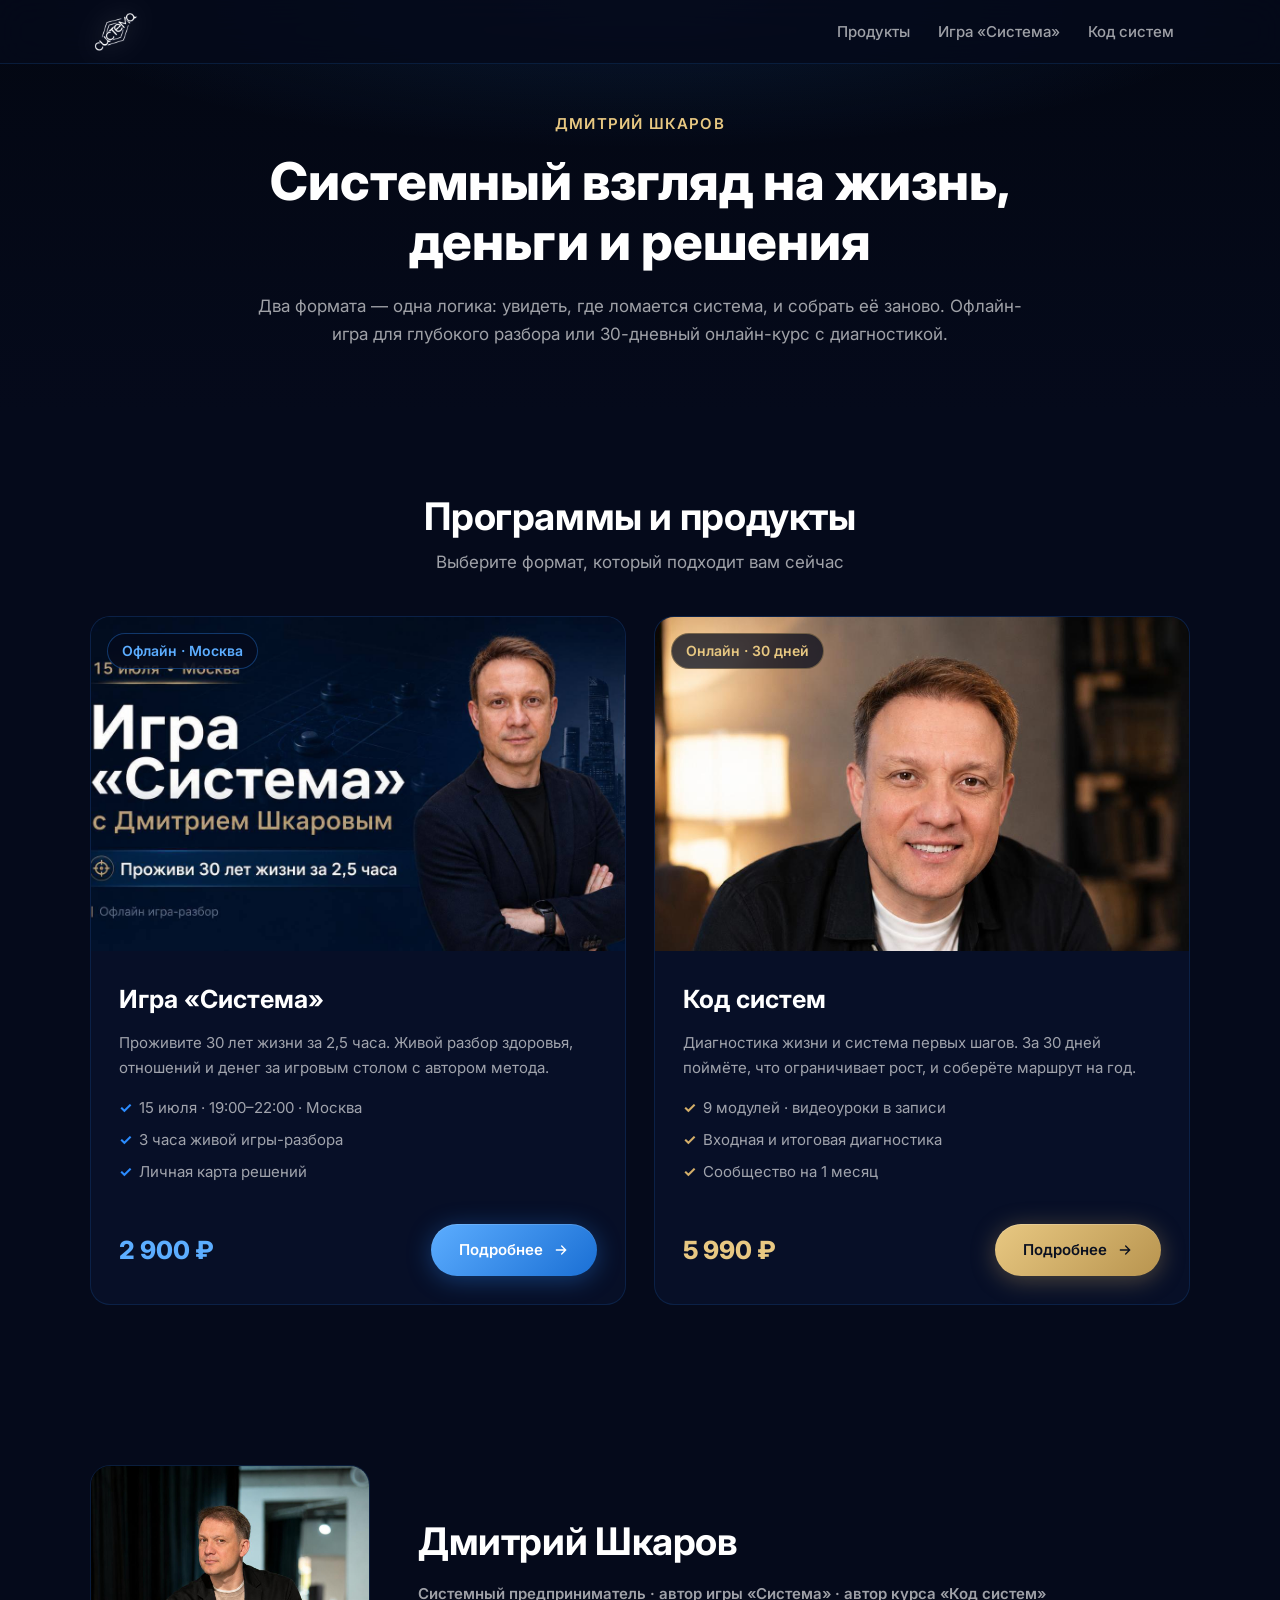
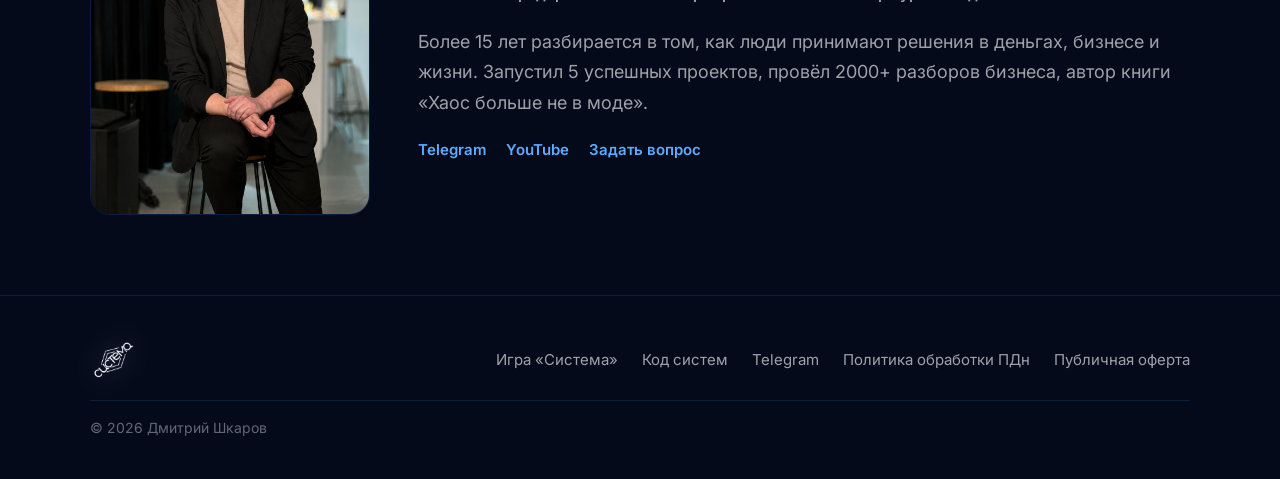
==== index.html @ 4cc6defc "Preview: dual-product site with game and Kod Sistem course. Co-authored-by: Cursor <cursoragent@curs" ====
<!DOCTYPE html>
<html lang="ru">
<head>
  <meta charset="UTF-8">
  <meta name="viewport" content="width=device-width, initial-scale=1.0, viewport-fit=cover">
  <title>Дмитрий Шкаров — Игра «Система» и курс «Код систем»</title>
  <meta name="description" content="Системные продукты Дмитрия Шкарова: офлайн-игра «Система» и онлайн-курс «Код систем». Деньги, отношения, здоровье — как единая система.">
  <link rel="preconnect" href="https://fonts.googleapis.com">
  <link rel="preconnect" href="https://fonts.gstatic.com" crossorigin>
  <link href="https://fonts.googleapis.com/css2?family=Inter:wght@400;500;600;700;800&display=swap" rel="stylesheet">
  <link rel="stylesheet" href="styles.css">
  <link rel="icon" href="assets/logo.png" type="image/png">
</head>
<body data-page="hub">

  <header class="header header--scrolled" id="header">
    <div class="container header__inner">
      <a href="index.html" class="logo">
        <img src="assets/logo.png" alt="Система" class="logo__img">
      </a>
      <nav class="header__nav">
        <a href="index.html" class="header__nav-link--active">Продукты</a>
        <a href="game.html">Игра «Система»</a>
        <a href="kod-sistem.html">Код систем</a>
      </nav>
      <button class="burger" aria-label="Меню" id="burger"><span></span><span></span></button>
    </div>
    <nav class="mobile-menu" id="mobileMenu">
      <a href="game.html">Игра «Система»</a>
      <a href="kod-sistem.html">Код систем</a>
      <a href="https://t.me/Shkarovbis" target="_blank" rel="noopener">Задать вопрос</a>
    </nav>
  </header>

  <main>
    <section class="hub-hero">
      <div class="hub-hero__bg"></div>
      <div class="container hub-hero__inner reveal">
        <p class="hub-hero__eyebrow">Дмитрий Шкаров</p>
        <h1 class="hub-hero__title">Системный взгляд на жизнь,<br>деньги и решения</h1>
        <p class="hub-hero__subtitle">Два формата — одна логика: увидеть, где ломается система, и собрать её заново. Офлайн-игра для глубокого разбора или 30-дневный онлайн-курс с диагностикой.</p>
      </div>
    </section>

    <section class="section products-hub" id="products">
      <div class="container">
        <h2 class="section__title section__title--center reveal">Программы и продукты</h2>
        <p class="section__lead reveal">Выберите формат, который подходит вам сейчас</p>

        <div class="products-grid reveal">
          <article class="product-card product-card--game">
            <div class="product-card__visual">
              <img src="assets/game-hero-banner.jpg" alt="Игра «Система» с Дмитрием Шкаровым" loading="lazy">
              <span class="product-card__badge">Офлайн · Москва</span>
            </div>
            <div class="product-card__body">
              <h3 class="product-card__title">Игра «Система»</h3>
              <p class="product-card__desc">Проживите 30 лет жизни за 2,5 часа. Живой разбор здоровья, отношений и денег за игровым столом с автором метода.</p>
              <ul class="product-card__features">
                <li>15 июля · 19:00–22:00 · Москва</li>
                <li>3 часа живой игры-разбора</li>
                <li>Личная карта решений</li>
              </ul>
              <div class="product-card__footer">
                <span class="product-card__price">2 900 ₽</span>
                <a class="btn btn--primary" href="game.html">
                  Подробнее
                  <svg width="16" height="16" viewBox="0 0 24 24" fill="none"><path d="M5 12h14M13 6l6 6-6 6" stroke="currentColor" stroke-width="2" stroke-linecap="round"/></svg>
                </a>
              </div>
            </div>
          </article>

          <article class="product-card product-card--course">
            <div class="product-card__visual">
              <img src="assets/kod-hero.jpg" alt="Курс «Код систем» — Дмитрий Шкаров" loading="lazy">
              <span class="product-card__badge product-card__badge--gold">Онлайн · 30 дней</span>
            </div>
            <div class="product-card__body">
              <h3 class="product-card__title">Код систем</h3>
              <p class="product-card__desc">Диагностика жизни и система первых шагов. За 30 дней поймёте, что ограничивает рост, и соберёте маршрут на год.</p>
              <ul class="product-card__features">
                <li>9 модулей · видеоуроки в записи</li>
                <li>Входная и итоговая диагностика</li>
                <li>Сообщество на 1 месяц</li>
              </ul>
              <div class="product-card__footer">
                <span class="product-card__price">5 990 ₽</span>
                <a class="btn btn--primary btn--gold" href="kod-sistem.html">
                  Подробнее
                  <svg width="16" height="16" viewBox="0 0 24 24" fill="none"><path d="M5 12h14M13 6l6 6-6 6" stroke="currentColor" stroke-width="2" stroke-linecap="round"/></svg>
                </a>
              </div>
            </div>
          </article>
        </div>
      </div>
    </section>

    <section class="section hub-author">
      <div class="container hub-author__grid reveal">
        <div class="hub-author__photo">
          <img src="assets/kod-author.jpg" alt="Дмитрий Шкаров" loading="lazy">
        </div>
        <div class="hub-author__content">
          <h2 class="section__title">Дмитрий Шкаров</h2>
          <p class="hub-author__role">Системный предприниматель · автор игры «Система» · автор курса «Код систем»</p>
          <p>Более 15 лет разбирается в том, как люди принимают решения в деньгах, бизнесе и жизни. Запустил 5 успешных проектов, провёл 2000+ разборов бизнеса, автор книги «Хаос больше не в моде».</p>
          <div class="hub-author__links">
            <a href="https://t.me/shkarovbiz" target="_blank" rel="noopener">Telegram</a>
            <a href="https://www.youtube.com/@ДмитрийШкаров-007" target="_blank" rel="noopener">YouTube</a>
            <a href="https://t.me/Shkarovbis" target="_blank" rel="noopener">Задать вопрос</a>
          </div>
        </div>
      </div>
    </section>
  </main>

  <footer class="footer">
    <div class="container footer__inner">
      <div class="footer__brand">
        <img src="assets/logo.png" alt="Система" class="logo__img logo__img--footer">
      </div>
      <div class="footer__links">
        <a href="game.html">Игра «Система»</a>
        <a href="kod-sistem.html">Код систем</a>
        <a href="https://t.me/shkarovbiz" target="_blank" rel="noopener">Telegram</a>
        <a href="privacy.html">Политика обработки ПДн</a>
        <a href="legal/offer.html">Публичная оферта</a>
      </div>
      <p class="footer__copy">© 2026 Дмитрий Шкаров</p>
    </div>
  </footer>

  <script src="hub.js"></script>
</body>
</html>
---- styles.css ----
/* ============================================
   Игра «Система» — Brandbook Theme
   Navy + Neon Blue · Glass Cards
   ============================================ */

:root {
  --bg: #050a1b;
  --bg-deep: #030712;
  --bg-card: rgba(10, 20, 50, 0.55);
  --bg-card-hover: rgba(14, 28, 65, 0.7);
  --blue: #2b8cff;
  --blue-light: #5cadff;
  --blue-dark: #1a6fd4;
  --blue-glow: rgba(43, 140, 255, 0.45);
  --gold: #d4af6a;
  --gold-light: #e8c882;
  --gold-dark: #b8944f;
  --gold-glow: rgba(212, 175, 106, 0.35);
  --border: rgba(43, 140, 255, 0.35);
  --border-light: rgba(43, 140, 255, 0.15);
  --text: #ffffff;
  --text-muted: rgba(255, 255, 255, 0.62);
  --text-dim: rgba(255, 255, 255, 0.38);
  --font: 'Inter', system-ui, sans-serif;
  --radius: 14px;
  --radius-lg: 20px;
  --radius-pill: 50px;
  --shadow-glow: 0 0 30px rgba(43, 140, 255, 0.2);
  --transition: 0.3s cubic-bezier(0.4, 0, 0.2, 1);
  --header-h: 64px;
  --fs-body: 18px;
  --fs-label: 12px;
  --fs-xs: 14px;
  --fs-sm: 15px;
  --fs-md: 17px;
  --fs-lg: 19px;
  --fs-xl: 25px;
  --fs-2xl: 32px;
  --fs-3xl: 36px;
  --fs-hero: clamp(40px, 5.5vw, 62px);
  --fs-section: clamp(27px, 3vw, 38px);
  --fs-cta: clamp(22px, 2.5vw, 29px);
  --fs-price: 54px;
  --fs-price-currency: 27px;
  --fs-modal-price: 29px;
  --fs-legal: clamp(30px, 4vw, 42px);
}

*, *::before, *::after { box-sizing: border-box; margin: 0; padding: 0; }

html { scroll-behavior: smooth; -webkit-font-smoothing: antialiased; }

body {
  font-family: var(--font);
  font-size: var(--fs-body);
  line-height: 1.6;
  color: var(--text);
  background: var(--bg);
  overflow-x: hidden;
}

img { max-width: 100%; display: block; }
a { color: inherit; text-decoration: none; }
button { font-family: inherit; cursor: pointer; border: none; background: none; }
ul { list-style: none; }

.container {
  width: 100%;
  max-width: 1140px;
  margin: 0 auto;
  padding: 0 20px;
}

.text-glow {
  color: var(--blue-light);
  text-shadow: 0 0 20px var(--blue-glow);
}

.text-gold {
  color: var(--gold-light);
  text-shadow: 0 0 20px var(--gold-glow);
}

/* ---- Buttons ---- */
.btn {
  display: inline-flex;
  align-items: center;
  justify-content: center;
  gap: 10px;
  padding: 14px 28px;
  font-size: var(--fs-sm);
  font-weight: 600;
  border-radius: var(--radius-pill);
  transition: var(--transition);
  white-space: nowrap;
}

.btn--primary {
  background: linear-gradient(135deg, var(--blue-light) 0%, var(--blue-dark) 100%);
  color: #fff;
  box-shadow: 0 4px 24px rgba(43, 140, 255, 0.35), inset 0 1px 0 rgba(255,255,255,0.15);
}

.btn--primary:hover {
  box-shadow: 0 8px 36px rgba(43, 140, 255, 0.5);
  transform: translateY(-2px);
}

.btn--lg { padding: 16px 36px; font-size: var(--fs-md); }
.btn--full { width: 100%; }

.btn--outline {
  background: transparent;
  color: var(--blue-light);
  border: 1.5px solid rgba(43, 140, 255, 0.45);
  box-shadow: none;
}

.btn--outline:hover {
  background: rgba(43, 140, 255, 0.08);
  border-color: var(--blue-light);
  transform: translateY(-1px);
}

.btn--gold {
  background: linear-gradient(135deg, var(--gold-light) 0%, var(--gold-dark) 100%);
  color: #0a1020;
  box-shadow: 0 4px 24px var(--gold-glow), inset 0 1px 0 rgba(255,255,255,0.2);
}

.btn--gold:hover {
  box-shadow: 0 8px 36px rgba(212, 175, 106, 0.5);
  transform: translateY(-2px);
}

.btn--outline.btn--gold {
  background: transparent;
  color: var(--gold-light);
  border-color: rgba(212, 175, 106, 0.5);
  box-shadow: none;
}

.btn--outline.btn--gold:hover {
  background: rgba(212, 175, 106, 0.08);
  border-color: var(--gold-light);
}

/* ---- Logo ---- */
.logo {
  display: flex;
  align-items: center;
  flex-shrink: 0;
}

.logo__img {
  height: 52px;
  width: auto;
  display: block;
  object-fit: contain;
  mix-blend-mode: screen;
  filter: drop-shadow(0 0 12px rgba(255, 255, 255, 0.12));
  transition: filter var(--transition);
}

.logo:hover .logo__img {
  filter: drop-shadow(0 0 18px rgba(255, 255, 255, 0.22));
}

.logo__img--footer {
  height: 48px;
}

.logo__img--cta {
  height: clamp(100px, 16vw, 160px);
  filter: drop-shadow(0 0 24px rgba(255, 255, 255, 0.15));
}

/* ---- Header ---- */
.header {
  position: fixed;
  top: 0; left: 0; right: 0;
  z-index: 100;
  height: var(--header-h);
  background: rgba(5, 10, 27, 0.85);
  backdrop-filter: blur(16px);
  border-bottom: 1px solid var(--border-light);
}

.header__inner {
  display: flex;
  align-items: center;
  justify-content: space-between;
  height: 100%;
}

.header__date {
  display: flex;
  align-items: center;
  gap: 8px;
  padding: 8px 16px;
  border: 1px solid var(--border);
  border-radius: var(--radius-pill);
  font-size: var(--fs-sm);
  font-weight: 500;
  color: var(--text-muted);
  box-shadow: var(--shadow-glow);
}

.burger {
  display: none;
  flex-direction: column;
  gap: 6px;
  width: 28px;
  padding: 4px 0;
}

.burger span {
  display: block;
  height: 2px;
  background: var(--text);
  transition: var(--transition);
}

.burger.active span:first-child { transform: rotate(45deg) translate(3px, 3px); }
.burger.active span:last-child { transform: rotate(-45deg) translate(3px, -3px); }

.mobile-menu {
  display: none;
  position: fixed;
  top: var(--header-h);
  left: 0; right: 0;
  background: rgba(5, 10, 27, 0.97);
  border-bottom: 1px solid var(--border-light);
  padding: 20px;
  flex-direction: column;
  gap: 16px;
  z-index: 99;
}

.mobile-menu.open { display: flex; }
.mobile-menu a { font-size: var(--fs-md); color: var(--text-muted); padding: 6px 0; }

/* ---- Hero ---- */
.hero {
  position: relative;
  min-height: 72vh;
  display: flex;
  align-items: flex-start;
  padding: calc(var(--header-h) + 28px) 0 48px;
  overflow: hidden;
}

.hero__bg {
  position: absolute;
  inset: 0;
  pointer-events: none;
}

.hero__board {
  position: absolute;
  inset: 0;
  background:
    radial-gradient(ellipse 70% 50% at 50% 80%, rgba(43, 140, 255, 0.18) 0%, transparent 70%),
    radial-gradient(ellipse 50% 40% at 70% 60%, rgba(43, 140, 255, 0.1) 0%, transparent 60%),
    linear-gradient(180deg, var(--bg) 0%, var(--bg-deep) 100%);
}

.hero__board::after {
  content: '';
  position: absolute;
  bottom: 10%;
  left: 50%;
  transform: translateX(-50%);
  width: 500px;
  height: 500px;
  border-radius: 50%;
  border: 1px solid var(--border);
  box-shadow: 0 0 60px var(--blue-glow), inset 0 0 40px rgba(43, 140, 255, 0.05);
  opacity: 0.6;
}

.hero__overlay {
  position: absolute;
  inset: 0;
  background: linear-gradient(0deg, var(--bg) 0%, transparent 40%, rgba(5,10,27,0.7) 100%);
}

.hero__glow {
  position: absolute;
  top: 20%;
  right: -10%;
  width: 500px;
  height: 500px;
  border-radius: 50%;
  background: radial-gradient(circle, rgba(43, 140, 255, 0.12) 0%, transparent 70%);
  filter: blur(60px);
}

.hero__inner { position: relative; width: 100%; }

.hero__content { max-width: 640px; }

.hero__title {
  font-size: var(--fs-hero);
  font-weight: 800;
  line-height: 1.1;
  letter-spacing: -0.02em;
  margin-bottom: 20px;
}

.hero__subtitle {
  font-size: var(--fs-lg);
  line-height: 1.7;
  color: var(--text-muted);
  margin-bottom: 32px;
  max-width: 520px;
}

.hero__subtitle strong { color: var(--blue-light); font-weight: 600; }

.hero__meta {
  display: flex;
  flex-wrap: wrap;
  gap: 10px;
  margin-bottom: 32px;
}

.hero__meta-item {
  padding: 8px 14px;
  border: 1px solid var(--border);
  border-radius: var(--radius-pill);
  font-size: var(--fs-sm);
  font-weight: 500;
  color: var(--text-muted);
  background: var(--bg-card);
  box-shadow: var(--shadow-glow);
  white-space: normal;
  line-height: 1.45;
}

/* ---- Stats Bar ---- */
.stats-bar {
  position: relative;
  z-index: 2;
  margin-top: -30px;
  padding-bottom: 20px;
}

.stats-bar__grid {
  display: flex;
  flex-direction: column;
  gap: 14px;
}

.stats-bar__metrics {
  display: grid;
  grid-template-columns: repeat(3, 1fr);
  gap: 14px;
}

.stats-bar__item {
  display: flex;
  align-items: center;
  gap: 16px;
  padding: 22px 24px;
  min-height: 96px;
  background: var(--bg-card);
  border: 1px solid var(--border);
  border-radius: var(--radius);
  backdrop-filter: blur(12px);
  box-shadow: var(--shadow-glow);
  transition: var(--transition);
}

.stats-bar__highlight {
  display: flex;
  align-items: center;
  justify-content: center;
  gap: 16px;
  padding: 18px 28px;
  background: linear-gradient(135deg, rgba(43, 140, 255, 0.12) 0%, rgba(10, 20, 50, 0.55) 100%);
  border: 1px solid var(--border);
  border-radius: var(--radius);
  backdrop-filter: blur(12px);
  box-shadow: var(--shadow-glow);
  text-align: center;
}

.stats-bar__highlight-text {
  margin: 0;
  max-width: 720px;
  font-size: var(--fs-md);
  font-weight: 600;
  line-height: 1.5;
  color: var(--text-muted);
}

.stats-bar__content {
  min-width: 0;
}

.stats-bar__item:hover {
  border-color: var(--blue);
  background: var(--bg-card-hover);
}

.stats-bar__icon {
  width: 44px;
  height: 44px;
  display: flex;
  align-items: center;
  justify-content: center;
  border-radius: 10px;
  background: rgba(43, 140, 255, 0.1);
  color: var(--blue-light);
  flex-shrink: 0;
}

.stats-bar__num {
  display: block;
  font-size: var(--fs-xl);
  font-weight: 700;
  color: var(--text);
  line-height: 1.2;
}

.stats-bar__label {
  display: block;
  font-size: var(--fs-sm);
  line-height: 1.4;
  color: var(--text-muted);
}

/* ---- Sections ---- */
.section { padding: 80px 0; }

.section__title {
  font-size: var(--fs-section);
  font-weight: 700;
  line-height: 1.25;
  letter-spacing: -0.01em;
  margin-bottom: 16px;
}

.section__title--center { text-align: center; }

.section__desc {
  font-size: var(--fs-body);
  color: var(--text-muted);
  line-height: 1.7;
  max-width: 600px;
}

.section__desc--center { text-align: center; margin: 0 auto; }

.section__header { margin-bottom: 48px; }

.section__label {
  display: inline-block;
  font-size: var(--fs-label);
  font-weight: 600;
  letter-spacing: 0.15em;
  text-transform: uppercase;
  color: var(--blue-light);
  margin-bottom: 12px;
}

.section__desc strong { color: var(--blue-light); }

/* ---- About ---- */
.about__grid {
  display: grid;
  grid-template-columns: 1fr 1fr;
  gap: 48px;
  align-items: center;
}

.about__text p {
  font-size: var(--fs-md);
  color: var(--text-muted);
  line-height: 1.75;
  margin-bottom: 16px;
}

.about__text .btn { margin-top: 8px; }

.about-video {
  position: relative;
  aspect-ratio: 16 / 9;
  background: var(--bg-card);
  border: 1px solid var(--border);
  border-radius: var(--radius-lg);
  overflow: hidden;
  box-shadow: var(--shadow-glow);
  cursor: pointer;
}

.about-video iframe {
  position: absolute;
  inset: 0;
  width: 100%;
  height: 100%;
  border: 0;
  pointer-events: none;
}

.about-video.is-unmuted {
  cursor: default;
}

.about-video.is-unmuted iframe {
  pointer-events: auto;
}

/* ---- Levels ---- */
.levels { background: linear-gradient(180deg, transparent, rgba(10,20,50,0.3), transparent); }

.levels__grid {
  display: grid;
  grid-template-columns: repeat(4, 1fr);
  gap: 16px;
}

.level-card {
  position: relative;
  padding: 28px 20px;
  background: var(--bg-card);
  border: 1px solid var(--border);
  border-radius: var(--radius);
  backdrop-filter: blur(8px);
  transition: var(--transition);
  text-align: center;
}

.level-card:hover {
  border-color: var(--blue);
  box-shadow: var(--shadow-glow);
  transform: translateY(-3px);
}

.level-card__num {
  position: absolute;
  top: 12px; left: 14px;
  font-size: var(--fs-label);
  font-weight: 700;
  color: var(--blue);
  opacity: 0.7;
}

.level-card__icon {
  width: 52px; height: 52px;
  margin: 8px auto 16px;
  display: flex;
  align-items: center;
  justify-content: center;
  border-radius: 12px;
  background: rgba(43, 140, 255, 0.1);
  color: var(--blue-light);
  box-shadow: 0 0 16px rgba(43, 140, 255, 0.15);
}

.level-card h3 {
  font-size: var(--fs-md);
  font-weight: 600;
  margin-bottom: 8px;
}

.level-card p {
  font-size: var(--fs-sm);
  color: var(--text-muted);
  line-height: 1.55;
}

/* ---- Audience ---- */
.audience__grid {
  display: grid;
  grid-template-columns: repeat(3, 1fr);
  gap: 16px;
}

.audience-card {
  padding: 28px 20px;
  background: var(--bg-card);
  border: 1px solid var(--border-light);
  border-radius: var(--radius);
  text-align: center;
  transition: var(--transition);
}

.audience-card:hover {
  border-color: var(--border);
  box-shadow: var(--shadow-glow);
}

.audience-card__icon {
  width: 56px; height: 56px;
  margin: 0 auto 16px;
  display: flex;
  align-items: center;
  justify-content: center;
  color: var(--blue-light);
}

.audience-card p {
  font-size: var(--fs-sm);
  color: var(--text-muted);
  line-height: 1.5;
}

/* ---- Benefits ---- */
.benefits__grid {
  display: grid;
  grid-template-columns: repeat(5, 1fr);
  gap: 14px;
  margin-bottom: 48px;
}

.benefit-card {
  padding: 24px 16px;
  background: var(--bg-card);
  border: 1px solid var(--border-light);
  border-radius: var(--radius);
  text-align: center;
  transition: var(--transition);
}

.benefit-card:hover { border-color: var(--border); }

.benefit-card__icon {
  width: 48px; height: 48px;
  margin: 0 auto 14px;
  display: flex;
  align-items: center;
  justify-content: center;
  border-radius: 50%;
  background: rgba(43, 140, 255, 0.1);
  color: var(--blue-light);
  box-shadow: 0 0 12px rgba(43, 140, 255, 0.2);
}

.benefit-card p {
  font-size: var(--fs-sm);
  color: var(--text-muted);
  line-height: 1.45;
}

.benefits__cta {
  display: flex;
  align-items: center;
  justify-content: center;
  gap: 24px;
  position: relative;
}

.pulse-ring {
  width: 48px; height: 48px;
  border-radius: 50%;
  border: 2px solid var(--blue);
  animation: pulse-ring 2s infinite;
  flex-shrink: 0;
}

@keyframes pulse-ring {
  0% { transform: scale(0.8); opacity: 1; box-shadow: 0 0 0 0 var(--blue-glow); }
  70% { transform: scale(1.1); opacity: 0.4; box-shadow: 0 0 0 12px transparent; }
  100% { transform: scale(0.8); opacity: 1; }
}

/* ---- Event video ---- */
.event-video { background: rgba(10, 20, 50, 0.25); }

.event-video__grid {
  display: grid;
  grid-template-columns: 1fr 1.2fr;
  gap: 48px;
  align-items: center;
}

.event-video__player {
  border-radius: var(--radius-lg);
  overflow: hidden;
  border: 1px solid var(--border);
  box-shadow: var(--shadow-glow);
}

.event-video__poster {
  display: block;
  line-height: 0;
}

.event-video__poster img {
  width: 100%;
  height: auto;
  display: block;
}

/* ---- Author block ---- */
.author-block {
  display: grid;
  grid-template-columns: 280px 1fr;
  gap: 40px;
  align-items: center;
  padding: 36px;
  background: var(--bg-card);
  border: 1px solid var(--border);
  border-radius: var(--radius-lg);
  box-shadow: var(--shadow-glow);
}

.author-block__photo {
  border-radius: var(--radius-lg);
  overflow: hidden;
  border: 1px solid var(--border);
  aspect-ratio: 3/4;
}

.author-block__photo img {
  width: 100%;
  height: 100%;
  object-fit: cover;
  object-position: center top;
}

.author-block__role {
  font-size: var(--fs-sm);
  color: var(--text-muted);
  margin-bottom: 20px;
}

.author-block__stats {
  display: flex;
  gap: 32px;
  margin-bottom: 20px;
}

.author-block__stat-num {
  display: block;
  font-size: var(--fs-2xl);
  font-weight: 800;
  color: var(--blue-light);
  line-height: 1;
}

.author-block__stat-label {
  font-size: var(--fs-xs);
  color: var(--text-muted);
}

.author-block__bio {
  font-size: var(--fs-md);
  color: var(--text-muted);
  line-height: 1.7;
}

/* ---- Why card ---- */
.why__card {
  padding: 40px;
  background: var(--bg-card);
  border: 1px solid var(--border-light);
  border-radius: var(--radius-lg);
}

.why__items--row {
  display: grid;
  grid-template-columns: repeat(3, 1fr);
  gap: 20px;
  margin-top: 32px;
}

/* ---- Reviews ---- */
.reviews { background: rgba(10, 20, 50, 0.2); }

.reviews__grid {
  display: grid;
  grid-template-columns: repeat(5, minmax(150px, 200px));
  justify-content: center;
  gap: 16px;
}

.review-card--shorts {
  display: flex;
  flex-direction: column;
}

.review-card {
  background: var(--bg-card);
  border: 1px solid var(--border-light);
  border-radius: var(--radius-lg);
  overflow: hidden;
  cursor: pointer;
  transition: var(--transition);
}

.review-card:hover {
  border-color: var(--border);
  box-shadow: var(--shadow-glow);
  transform: translateY(-3px);
}

.review-card__video {
  position: relative;
  aspect-ratio: 9 / 16;
  overflow: hidden;
  background: #0a1428;
}

.review-card__thumb {
  position: absolute;
  inset: 0;
  width: 100%;
  height: 100%;
  object-fit: cover;
  transition: transform var(--transition);
}

.review-card:hover .review-card__thumb {
  transform: scale(1.03);
}

.review-card__video::after {
  content: '';
  position: absolute;
  inset: 0;
  background: linear-gradient(0deg, rgba(5, 10, 27, 0.55) 0%, transparent 45%);
  pointer-events: none;
  z-index: 1;
}

.review-card__quote--label {
  font-style: normal;
  font-weight: 600;
  color: var(--blue-light);
  font-size: var(--fs-sm);
  letter-spacing: 0.04em;
  text-transform: uppercase;
}

.review-card__play {
  position: absolute;
  top: 50%; left: 50%;
  transform: translate(-50%, -50%);
  z-index: 2;
  width: 52px; height: 52px;
  border-radius: 50%;
  background: linear-gradient(135deg, var(--blue-light), var(--blue-dark));
  color: #fff;
  display: flex;
  align-items: center;
  justify-content: center;
  padding-left: 3px;
  box-shadow: 0 0 20px var(--blue-glow);
  transition: var(--transition);
}

.review-card:hover .review-card__play { transform: translate(-50%, -50%) scale(1.1); }

.review-card__body {
  padding: 14px 12px 16px;
  text-align: center;
}

.review-card__quote {
  font-size: var(--fs-sm);
  font-style: italic;
  color: var(--text-muted);
  margin-bottom: 12px;
  line-height: 1.5;
}

.review-card__name { font-size: var(--fs-sm); font-weight: 600; }
.review-card__role { font-size: var(--fs-xs); color: var(--text-dim); margin-top: 2px; }

/* ---- Process ---- */
.process__steps {
  display: flex;
  align-items: stretch;
  justify-content: center;
  gap: 12px;
}

.process-step {
  flex: 1;
  max-width: 280px;
  padding: 28px 22px;
  background: var(--bg-card);
  border: 1px solid var(--border);
  border-radius: var(--radius);
  text-align: center;
  box-shadow: var(--shadow-glow);
}

.process-step__num {
  width: 36px; height: 36px;
  margin: 0 auto 14px;
  display: flex;
  align-items: center;
  justify-content: center;
  border-radius: 50%;
  background: linear-gradient(135deg, var(--blue-light), var(--blue-dark));
  font-size: var(--fs-body);
  font-weight: 700;
}

.process-step h3 {
  font-size: var(--fs-body);
  font-weight: 600;
  margin-bottom: 8px;
}

.process-step p {
  font-size: var(--fs-sm);
  color: var(--text-muted);
  line-height: 1.55;
}

.process-step__arrow {
  display: flex;
  align-items: center;
  color: var(--blue);
  opacity: 0.5;
  flex-shrink: 0;
}

/* ---- Why ---- */
.why__grid {
  display: grid;
  grid-template-columns: 1fr 1fr;
  gap: 48px;
  align-items: center;
}

.why__items { display: flex; flex-direction: column; gap: 20px; margin-top: 24px; }

.why-item {
  display: flex;
  gap: 16px;
  padding: 20px;
  background: var(--bg-card);
  border: 1px solid var(--border-light);
  border-radius: var(--radius);
  transition: var(--transition);
}

.why-item:hover { border-color: var(--border); }

.why-item__icon {
  width: 44px; height: 44px;
  flex-shrink: 0;
  display: flex;
  align-items: center;
  justify-content: center;
  border-radius: 10px;
  background: rgba(43, 140, 255, 0.1);
  color: var(--blue-light);
}

.why-item h4 { font-size: var(--fs-md); font-weight: 600; margin-bottom: 4px; }
.why-item p { font-size: var(--fs-sm); color: var(--text-muted); line-height: 1.55; }

.why__photo {
  position: relative;
  aspect-ratio: 4/3;
  border-radius: var(--radius-lg);
  overflow: hidden;
}

.why__photo-glow {
  position: absolute;
  inset: -20%;
  background: radial-gradient(circle, var(--blue-glow) 0%, transparent 60%);
  filter: blur(40px);
}

.why__photo-placeholder {
  position: relative;
  width: 100%;
  height: 100%;
  background: var(--bg-card);
  border: 1px solid var(--border);
  border-radius: var(--radius-lg);
  display: flex;
  flex-direction: column;
  align-items: center;
  justify-content: center;
  gap: 12px;
  color: var(--text-dim);
  font-size: var(--fs-sm);
}

/* ---- Pricing ---- */
.pricing__card {
  display: grid;
  grid-template-columns: 1fr 340px;
  gap: 48px;
  align-items: center;
  padding: 48px;
  background: var(--bg-card);
  border: 1px solid var(--border);
  border-radius: var(--radius-lg);
  box-shadow: var(--shadow-glow);
}

.pricing__desc {
  font-size: var(--fs-md);
  color: var(--text-muted);
  line-height: 1.7;
  margin-bottom: 24px;
}

.pricing__includes { display: flex; flex-direction: column; gap: 10px; }

.pricing__includes li {
  position: relative;
  padding-left: 22px;
  font-size: var(--fs-sm);
  color: var(--text-muted);
}

.pricing__includes li::before {
  content: '✓';
  position: absolute;
  left: 0;
  color: var(--blue-light);
  font-weight: 700;
}

.pricing__referral {
  margin-top: 24px;
  padding: 20px 22px;
  background: rgba(43, 140, 255, 0.08);
  border: 1px solid var(--border);
  border-radius: var(--radius);
  box-shadow: var(--shadow-glow);
}

.pricing__referral p {
  font-size: var(--fs-sm);
  color: var(--text-muted);
  line-height: 1.65;
  margin-bottom: 10px;
}

.pricing__referral p:last-child { margin-bottom: 0; }

.pricing__referral-lead { font-size: var(--fs-md); color: var(--text); }

.pricing__referral-benefit strong {
  color: var(--blue-light);
  font-weight: 700;
  letter-spacing: 0.02em;
}

.pricing__referral-price strong {
  color: var(--blue-light);
  font-weight: 700;
}

.pricing__action {
  text-align: center;
  padding: 36px 28px;
  background: rgba(43, 140, 255, 0.06);
  border: 1px solid var(--border);
  border-radius: var(--radius-lg);
}

.pricing__action #linkAskQuestion { margin-top: 12px; }

.pricing__action #linkPay { margin-top: 12px; }

.pricing__pay-note {
  font-size: var(--fs-xs);
  color: var(--text-dim);
  margin-top: 8px;
  text-align: center;
}

.pricing__amount {
  font-size: var(--fs-price);
  font-weight: 800;
  color: var(--blue-light);
  line-height: 1;
  text-shadow: 0 0 20px var(--blue-glow);
}

.pricing__currency { font-size: var(--fs-price-currency); color: var(--blue-light); margin-left: 4px; }

.pricing__note {
  font-size: var(--fs-sm);
  color: var(--text-muted);
  margin: 8px 0 24px;
}

.pricing__secure {
  display: flex;
  align-items: center;
  justify-content: center;
  gap: 6px;
  margin-top: 14px;
  font-size: var(--fs-xs);
  color: var(--text-dim);
}

/* ---- CTA ---- */
.cta {
  padding: 100px 0;
  background: linear-gradient(180deg, transparent, rgba(43,140,255,0.04));
}

.cta__inner { text-align: center; }

.cta__logo {
  display: flex;
  justify-content: center;
  margin-bottom: 32px;
}

.cta__title {
  font-size: var(--fs-cta);
  font-weight: 600;
  line-height: 1.45;
  max-width: 680px;
  margin: 0 auto 28px;
  color: var(--text-muted);
}

.cta__meta {
  display: flex;
  align-items: center;
  justify-content: center;
  gap: 20px;
  margin-bottom: 32px;
}

.cta__date {
  font-size: var(--fs-3xl);
  font-weight: 800;
  color: var(--blue-light);
  text-shadow: 0 0 20px var(--blue-glow);
}

.cta__seats {
  padding: 6px 14px;
  border: 1px solid var(--border);
  border-radius: var(--radius-pill);
  font-size: var(--fs-xs);
  color: var(--text-muted);
  white-space: normal;
  line-height: 1.45;
  text-align: center;
  max-width: 100%;
}

/* ---- Footer ---- */
.footer {
  padding: 40px 0;
  border-top: 1px solid var(--border-light);
}

.footer__inner {
  display: grid;
  grid-template-columns: auto 1fr;
  gap: 16px 32px;
  align-items: center;
}

.footer__brand {
  display: flex;
  align-items: center;
}

.footer__links {
  display: flex;
  flex-wrap: wrap;
  gap: 12px 24px;
  justify-content: flex-end;
}

.footer__links a {
  font-size: var(--fs-sm);
  color: var(--text-muted);
  transition: color var(--transition);
}

.footer__links a:hover { color: var(--blue-light); }

.footer__copy {
  grid-column: 1 / -1;
  font-size: var(--fs-xs);
  color: var(--text-dim);
  padding-top: 16px;
  border-top: 1px solid var(--border-light);
}

/* ---- Modal ---- */
.modal {
  position: fixed;
  inset: 0;
  z-index: 200;
  display: flex;
  align-items: center;
  justify-content: center;
  padding: 20px;
  opacity: 0;
  visibility: hidden;
  transition: var(--transition);
}

.modal.open { opacity: 1; visibility: visible; }

.modal__overlay {
  position: absolute;
  inset: 0;
  background: rgba(3, 7, 18, 0.85);
  backdrop-filter: blur(8px);
}

.modal__dialog {
  position: relative;
  width: 100%;
  max-width: 420px;
  max-height: min(90dvh, 680px);
  background: #0a1428;
  border: 1px solid var(--border);
  border-radius: var(--radius-lg);
  padding: 44px 20px 20px;
  box-shadow: 0 0 60px rgba(43, 140, 255, 0.15);
  transform: translateY(16px);
  transition: transform var(--transition);
  overflow-y: auto;
  -webkit-overflow-scrolling: touch;
}

.modal.open .modal__dialog { transform: translateY(0); }

.modal__close {
  position: absolute;
  top: 12px; right: 12px;
  width: 32px; height: 32px;
  display: flex;
  align-items: center;
  justify-content: center;
  color: var(--text-muted);
  border-radius: 50%;
  transition: var(--transition);
}

.modal__close:hover { background: var(--bg-card); color: var(--text); }

.modal__title {
  font-size: var(--fs-lg);
  font-weight: 700;
  margin-bottom: 2px;
  padding-right: 28px;
}

.modal__subtitle {
  font-size: var(--fs-xs);
  color: var(--text-muted);
  margin-bottom: 12px;
  line-height: 1.4;
}

.modal__step[hidden] { display: none; }

.modal__price-tag {
  display: inline-block;
  padding: 6px 12px;
  background: rgba(43, 140, 255, 0.1);
  border: 1px solid var(--border);
  border-radius: 8px;
  font-size: var(--fs-sm);
  font-weight: 700;
  color: var(--blue-light);
  margin-bottom: 12px;
}

.modal__price-tag--large {
  display: block;
  text-align: center;
  font-size: var(--fs-modal-price);
  margin: 16px 0;
}

.modal__referral {
  margin-bottom: 14px;
  padding: 10px 12px;
  background: rgba(43, 140, 255, 0.08);
  border: 1px solid var(--border-light);
  border-radius: 10px;
}

.modal__referral p {
  font-size: 12px;
  color: var(--text-muted);
  line-height: 1.45;
  margin: 0;
}

.modal__referral-badge {
  display: inline-block;
  margin-right: 6px;
  padding: 2px 8px;
  border-radius: var(--radius-pill);
  background: rgba(43, 140, 255, 0.18);
  border: 1px solid var(--border);
  font-size: 11px;
  font-weight: 700;
  color: var(--blue-light);
  text-transform: uppercase;
  letter-spacing: 0.04em;
  vertical-align: middle;
}

.modal__referral strong {
  color: var(--blue-light);
  font-weight: 700;
}

.modal__form .field { margin-bottom: 10px; }

.modal__form .field span {
  margin-bottom: 4px;
  font-size: 11px;
}

.modal__form .field input {
  padding: 10px 12px;
  font-size: var(--fs-sm);
}

.modal__form .checkbox {
  margin-bottom: 10px;
  gap: 8px;
}

.modal__form .checkbox span {
  font-size: 12px;
  line-height: 1.4;
}

.modal__form .btn { margin-top: 2px; }

.field { display: block; margin-bottom: 14px; }

.field span {
  display: block;
  font-size: var(--fs-label);
  font-weight: 600;
  text-transform: uppercase;
  letter-spacing: 0.06em;
  color: var(--text-muted);
  margin-bottom: 6px;
}

.field input {
  width: 100%;
  padding: 12px 14px;
  background: var(--bg-card);
  border: 1px solid var(--border-light);
  border-radius: 10px;
  color: var(--text);
  font-family: var(--font);
  font-size: var(--fs-sm);
  transition: border-color var(--transition);
}

.field input:focus { outline: none; border-color: var(--blue); }
.field input::placeholder { color: var(--text-dim); }

.checkbox {
  display: flex;
  gap: 10px;
  align-items: flex-start;
  margin-bottom: 20px;
  cursor: pointer;
}

.checkbox input { margin-top: 3px; accent-color: var(--blue); flex-shrink: 0; }

.checkbox span { font-size: var(--fs-xs); color: var(--text-muted); line-height: 1.5; }
.checkbox a { color: var(--blue-light); text-decoration: underline; }

.modal__success-icon {
  width: 52px; height: 52px;
  margin: 0 auto 14px;
  border-radius: 50%;
  background: rgba(43, 140, 255, 0.15);
  color: var(--blue-light);
  display: flex;
  align-items: center;
  justify-content: center;
  font-size: var(--fs-xl);
}

.modal__pay-note {
  font-size: var(--fs-sm);
  color: var(--text-muted);
  text-align: center;
  margin-top: 14px;
}

.modal__form-error {
  margin-top: 12px;
  font-size: var(--fs-sm);
  line-height: 1.5;
  color: #ff8a8a;
  text-align: center;
}

.modal__form-error[hidden] { display: none; }

/* Video modal */
.modal--video .modal__dialog--video {
  max-width: 860px;
  padding: 0;
  overflow: hidden;
}

.modal--video.modal--shorts .modal__dialog--video {
  max-width: min(380px, 92vw);
}

.video-modal__wrap {
  position: relative;
  padding-bottom: 56.25%;
  background: #000;
}

.modal--shorts .video-modal__wrap {
  padding-bottom: 177.78%;
}

.video-modal__wrap iframe {
  position: absolute;
  inset: 0;
  width: 100%;
  height: 100%;
  border: 0;
}

.video-modal__info {
  padding: 16px 20px;
  font-size: var(--fs-sm);
  color: var(--text-muted);
  border-top: 1px solid var(--border-light);
}

.video-modal__info strong { color: var(--text); }

.modal--video .modal__close { z-index: 2; background: rgba(0,0,0,0.5); }

/* ---- Legal page ---- */
.page-legal { padding-top: var(--header-h); }

.legal { padding: 50px 0 70px; }
.legal__inner { max-width: 720px; }

.legal__inner--wide { max-width: 860px; }

.legal__toc {
  list-style: none;
  padding-left: 0;
  margin: 0 0 24px;
}

.legal__toc li {
  margin-bottom: 8px;
}

.legal__toc a {
  color: var(--blue-light);
  text-decoration: underline;
}

.legal__chapter {
  font-size: var(--fs-xl);
  margin-top: 8px;
}

.legal__title {
  font-size: var(--fs-legal);
  font-weight: 700;
  margin-bottom: 8px;
}

.legal__updated { font-size: var(--fs-sm); color: var(--text-muted); margin-bottom: 40px; }

.legal__lead {
  font-size: var(--fs-md);
  color: var(--text-muted);
  margin-bottom: 20px;
}

.legal__meta {
  padding: 20px 24px;
  margin-bottom: 32px;
  background: var(--bg-card);
  border: 1px solid var(--border-light);
  border-radius: var(--radius);
}

.legal__meta p {
  font-size: var(--fs-sm);
  color: var(--text-muted);
  line-height: 1.6;
  margin-bottom: 8px;
}

.legal__meta p:last-child { margin-bottom: 0; }

.legal__table {
  width: 100%;
  border-collapse: collapse;
  margin-top: 12px;
  font-size: var(--fs-sm);
}

.legal__table th,
.legal__table td {
  padding: 12px 14px;
  border: 1px solid var(--border-light);
  text-align: left;
  vertical-align: top;
}

.legal__table th {
  width: 38%;
  color: var(--text-muted);
  font-weight: 600;
  background: rgba(43, 140, 255, 0.06);
}

.legal__nav {
  display: flex;
  flex-wrap: wrap;
  gap: 12px 20px;
  margin-top: 40px;
  padding-top: 28px;
  border-top: 1px solid var(--border-light);
}

.legal__nav a {
  font-size: var(--fs-sm);
  color: var(--blue-light);
  text-decoration: underline;
}

.legal__section { margin-bottom: 32px; }

.legal__section h2 {
  font-size: var(--fs-lg);
  font-weight: 600;
  margin-bottom: 12px;
  color: var(--blue-light);
}

.legal__section p,
.legal__section li {
  font-size: var(--fs-sm);
  color: var(--text-muted);
  line-height: 1.75;
  margin-bottom: 10px;
}

.legal__section ul { list-style: disc; padding-left: 22px; }
.legal__section a { color: var(--blue-light); text-decoration: underline; }

.legal__back {
  margin-top: 40px;
  padding-top: 28px;
  border-top: 1px solid var(--border-light);
}

/* ---- Reveal ---- */
.reveal {
  opacity: 0;
  transform: translateY(20px);
  transition: opacity 0.6s ease, transform 0.6s ease;
}

.reveal.visible { opacity: 1; transform: translateY(0); }

/* ---- Responsive ---- */
@media (max-width: 1024px) {
  .levels__grid { grid-template-columns: repeat(2, 1fr); }
  .benefits__grid { grid-template-columns: repeat(3, 1fr); }
  .about__grid, .why__grid { grid-template-columns: 1fr; }
  .event-video__grid { grid-template-columns: 1fr; }
  .author-block { grid-template-columns: 1fr; }
  .stats-bar__metrics { grid-template-columns: 1fr; }
  .why__items--row { grid-template-columns: 1fr; }
  .pricing__card { grid-template-columns: 1fr; }
  .process__steps { flex-wrap: wrap; }
  .process-step__arrow { display: none; }
  .process-step { max-width: 100%; flex: 1 1 100%; }
  .reviews__grid {
    grid-template-columns: repeat(auto-fit, minmax(150px, 1fr));
    justify-content: stretch;
  }
}

@media (max-width: 768px) {
  :root {
    --fs-body: 16px;
    --fs-price: 42px;
    --fs-price-currency: 22px;
    --header-h: 56px;
  }

  .container { padding: 0 16px; }

  .burger { display: flex; }

  .logo__img { height: 42px; }

  .header__inner { gap: 10px; min-width: 0; }

  .header__date {
    font-size: 12px;
    padding: 5px 10px;
    min-width: 0;
    max-width: calc(100vw - 120px);
    white-space: nowrap;
    overflow: hidden;
    text-overflow: ellipsis;
  }

  .mobile-menu {
    padding: 20px 16px calc(20px + env(safe-area-inset-bottom, 0px));
  }

  .hero {
    min-height: auto;
    padding: calc(var(--header-h) + 20px) 0 36px;
  }

  .hero__title { margin-bottom: 16px; }
  .hero__subtitle { font-size: var(--fs-md); margin-bottom: 24px; }

  .hero__meta { margin-bottom: 24px; gap: 8px; }

  .hero__meta-item {
    font-size: 13px;
    padding: 6px 12px;
  }

  .hero__content .btn--lg {
    width: 100%;
    white-space: normal;
  }

  .btn--lg { padding: 14px 24px; }
  .btn--full { white-space: normal; }

  .stats-bar { margin-top: -16px; }
  .stats-bar__metrics { grid-template-columns: 1fr; }
  .stats-bar__highlight { flex-direction: column; padding: 20px; }

  .section { padding: 56px 0; }

  .audience__grid { grid-template-columns: repeat(2, 1fr); }
  .benefits__grid { grid-template-columns: repeat(2, 1fr); }
  .levels__grid { grid-template-columns: 1fr; }

  .reviews__grid {
    grid-template-columns: repeat(2, minmax(0, 1fr));
    gap: 12px;
  }

  .why__card { padding: 28px 20px; }

  .pricing__card { padding: 28px 20px; gap: 28px; }
  .pricing__action { padding: 24px 16px; }

  .cta { padding: 64px 0; }
  .cta__date { font-size: var(--fs-2xl); }

  .footer { padding-bottom: calc(40px + env(safe-area-inset-bottom, 0px)); }
  .footer__inner { grid-template-columns: 1fr; }
  .footer__links { justify-content: flex-start; }

  .benefits__cta { flex-direction: column; }
  .pulse-ring { display: none; }

  .modal { padding: 12px; align-items: center; }

  .modal__dialog {
    padding: 28px 20px 24px;
    max-height: calc(100dvh - 24px);
    overflow-y: auto;
    -webkit-overflow-scrolling: touch;
  }

  .legal { padding: 36px 0 56px; }
  .legal__title { font-size: clamp(24px, 6vw, 32px); }
  .legal__meta { padding: 16px; }

  .legal__table,
  .legal__table tbody,
  .legal__table tr,
  .legal__table th,
  .legal__table td { display: block; width: 100%; }

  .legal__table tr {
    margin-bottom: 12px;
    border: 1px solid var(--border-light);
    border-radius: var(--radius);
    overflow: hidden;
  }

  .legal__table th {
    border-bottom: none;
    padding-bottom: 6px;
  }

  .legal__table td { padding-top: 0; }
}

@media (max-width: 480px) {
  .header__date { display: none; }

  .audience__grid { grid-template-columns: 1fr; }
  .benefits__grid { grid-template-columns: 1fr; }

  .hero__meta-item { flex: 1 1 100%; }

  .reviews__grid { grid-template-columns: repeat(2, minmax(0, 1fr)); }

  .cta__meta { flex-direction: column; gap: 12px; align-items: stretch; }

  .cta__seats { width: 100%; }

  .process-step { padding: 20px 16px; }

  .modal { padding: 0; align-items: flex-end; }

  .modal__dialog {
    max-width: 100%;
    max-height: 92dvh;
    border-bottom-left-radius: 0;
    border-bottom-right-radius: 0;
    padding: 24px 16px calc(20px + env(safe-area-inset-bottom, 0px));
  }

  .modal--video .modal__dialog--video {
    max-width: 100%;
    border-radius: var(--radius-lg) var(--radius-lg) 0 0;
  }
}

@media (max-width: 360px) {
  .reviews__grid {
    grid-template-columns: minmax(0, 1fr);
    max-width: 240px;
    margin: 0 auto;
  }
}

/* ============================================
   Multi-product hub + course page
   ============================================ */

.header__nav {
  display: none;
  align-items: center;
  gap: 28px;
  margin-left: auto;
  margin-right: 16px;
}

.header__nav a {
  font-size: var(--fs-sm);
  font-weight: 500;
  color: var(--text-muted);
  transition: var(--transition);
}

.header__nav a:hover,
.header__nav-link--active {
  color: var(--blue-light);
}

[data-page="course"] .header__nav-link--active {
  color: var(--gold-light);
}

@media (min-width: 900px) {
  .header__nav { display: flex; }
}

.section__title--center { text-align: center; }
.section__lead {
  text-align: center;
  color: var(--text-muted);
  max-width: 640px;
  margin: -8px auto 40px;
  font-size: var(--fs-md);
}

.section__cta {
  margin-top: 36px;
  text-align: center;
}

/* Hub hero */
.hub-hero {
  position: relative;
  padding: calc(var(--header-h) + 48px) 0 64px;
  overflow: hidden;
}

.hub-hero__bg {
  position: absolute;
  inset: 0;
  background:
    radial-gradient(ellipse 80% 60% at 50% 0%, rgba(43, 140, 255, 0.12) 0%, transparent 60%),
    linear-gradient(180deg, var(--bg-deep) 0%, var(--bg) 100%);
}

.hub-hero__inner {
  position: relative;
  text-align: center;
  max-width: 820px;
  margin: 0 auto;
}

.hub-hero__eyebrow {
  font-size: var(--fs-sm);
  font-weight: 600;
  letter-spacing: 0.08em;
  text-transform: uppercase;
  color: var(--gold-light);
  margin-bottom: 16px;
}

.hub-hero__title {
  font-size: clamp(32px, 4.5vw, 52px);
  font-weight: 800;
  line-height: 1.15;
  margin-bottom: 20px;
}

.hub-hero__subtitle {
  font-size: var(--fs-md);
  color: var(--text-muted);
  line-height: 1.7;
}

/* Product cards grid */
.products-grid {
  display: grid;
  grid-template-columns: repeat(2, 1fr);
  gap: 28px;
}

@media (max-width: 768px) {
  .products-grid { grid-template-columns: 1fr; }
}

.product-card {
  display: flex;
  flex-direction: column;
  background: var(--bg-card);
  border: 1px solid var(--border-light);
  border-radius: var(--radius-lg);
  overflow: hidden;
  transition: var(--transition);
}

.product-card:hover {
  border-color: var(--border);
  box-shadow: var(--shadow-glow);
  transform: translateY(-4px);
}

.product-card--course:hover {
  box-shadow: 0 0 30px var(--gold-glow);
  border-color: rgba(212, 175, 106, 0.35);
}

.product-card__visual {
  position: relative;
  aspect-ratio: 16 / 10;
  overflow: hidden;
}

.product-card__visual img {
  width: 100%;
  height: 100%;
  object-fit: cover;
  object-position: center top;
}

.product-card__badge {
  position: absolute;
  top: 16px;
  left: 16px;
  padding: 6px 14px;
  font-size: var(--fs-xs);
  font-weight: 600;
  border-radius: var(--radius-pill);
  background: rgba(5, 10, 27, 0.75);
  border: 1px solid var(--border);
  color: var(--blue-light);
  backdrop-filter: blur(8px);
}

.product-card__badge--gold {
  color: var(--gold-light);
  border-color: rgba(212, 175, 106, 0.4);
}

.product-card__body {
  display: flex;
  flex-direction: column;
  flex: 1;
  padding: 28px;
}

.product-card__title {
  font-size: var(--fs-xl);
  font-weight: 700;
  margin-bottom: 12px;
}

.product-card__desc {
  font-size: var(--fs-sm);
  color: var(--text-muted);
  line-height: 1.65;
  margin-bottom: 16px;
}

.product-card__features {
  margin-bottom: 24px;
}

.product-card__features li {
  position: relative;
  padding-left: 20px;
  font-size: var(--fs-sm);
  color: var(--text-muted);
  margin-bottom: 8px;
}

.product-card__features li::before {
  content: '✓';
  position: absolute;
  left: 0;
  color: var(--blue);
  font-weight: 700;
}

.product-card--course .product-card__features li::before {
  color: var(--gold);
}

.product-card__footer {
  display: flex;
  align-items: center;
  justify-content: space-between;
  gap: 16px;
  margin-top: auto;
  padding-top: 8px;
}

.product-card__price {
  font-size: var(--fs-xl);
  font-weight: 800;
  color: var(--blue-light);
}

.product-card--course .product-card__price {
  color: var(--gold-light);
}

/* Hub author */
.hub-author__grid {
  display: grid;
  grid-template-columns: 280px 1fr;
  gap: 48px;
  align-items: center;
}

@media (max-width: 768px) {
  .hub-author__grid { grid-template-columns: 1fr; }
}

.hub-author__photo img {
  border-radius: var(--radius-lg);
  border: 1px solid var(--border-light);
}

.hub-author__role {
  color: var(--gold-light);
  font-size: var(--fs-sm);
  font-weight: 600;
  margin-bottom: 16px;
}

.hub-author__content p {
  color: var(--text-muted);
  line-height: 1.7;
  margin-bottom: 20px;
}

.hub-author__links {
  display: flex;
  flex-wrap: wrap;
  gap: 20px;
}

.hub-author__links a {
  color: var(--blue-light);
  font-weight: 600;
  font-size: var(--fs-sm);
}

/* Course hero */
.course-hero {
  position: relative;
  padding: calc(var(--header-h) + 32px) 0 64px;
  overflow: hidden;
}

.course-hero__bg {
  position: absolute;
  inset: 0;
  background:
    radial-gradient(ellipse 70% 50% at 80% 20%, rgba(212, 175, 106, 0.08) 0%, transparent 55%),
    radial-gradient(ellipse 60% 40% at 20% 80%, rgba(43, 140, 255, 0.08) 0%, transparent 50%),
    var(--bg);
}

.course-hero__grid {
  position: relative;
  display: grid;
  grid-template-columns: 1fr minmax(280px, 400px);
  gap: 48px;
  align-items: start;
}

.course-hero__photo {
  max-width: 400px;
  margin-left: auto;
}

@media (max-width: 900px) {
  .course-hero__grid {
    grid-template-columns: 1fr;
  }
  .course-hero__photo {
    order: -1;
    max-width: 320px;
    margin: 0 auto 8px;
  }
}

.course-hero__label {
  font-size: var(--fs-sm);
  font-weight: 600;
  letter-spacing: 0.06em;
  text-transform: uppercase;
  color: var(--gold-light);
  margin-bottom: 12px;
}

.course-hero__title {
  font-size: clamp(40px, 5vw, 58px);
  font-weight: 800;
  line-height: 1.1;
  margin-bottom: 20px;
}

.course-hero__subtitle,
.course-hero__note {
  font-size: var(--fs-md);
  color: var(--text-muted);
  line-height: 1.7;
  margin-bottom: 16px;
}

.course-hero__actions {
  display: flex;
  flex-wrap: wrap;
  align-items: center;
  gap: 20px;
  margin-top: 28px;
}

.course-hero__price {
  font-size: var(--fs-xl);
  font-weight: 800;
  color: var(--gold-light);
}

.course-hero__photo img {
  display: block;
  width: 100%;
  height: auto;
  aspect-ratio: 4 / 5;
  object-fit: cover;
  object-position: center 15%;
  border-radius: var(--radius-lg);
  border: 1px solid rgba(212, 175, 106, 0.25);
  box-shadow: 0 20px 60px rgba(0, 0, 0, 0.4);
}

/* Course sections */
.course-section--accent {
  background: rgba(10, 20, 50, 0.4);
  border-top: 1px solid var(--border-light);
  border-bottom: 1px solid var(--border-light);
}

.course-cards {
  display: grid;
  grid-template-columns: repeat(3, 1fr);
  gap: 20px;
}

@media (max-width: 768px) {
  .course-cards { grid-template-columns: 1fr; }
}

.course-card {
  padding: 24px;
  background: var(--bg-card);
  border: 1px solid var(--border-light);
  border-radius: var(--radius);
}

.course-card p {
  font-size: var(--fs-sm);
  color: var(--text-muted);
  line-height: 1.65;
}

.course-problem__text {
  color: var(--text-muted);
  font-size: var(--fs-md);
  margin-bottom: 16px;
  max-width: 720px;
}

.course-problem__highlight {
  font-size: var(--fs-md);
  line-height: 1.7;
  margin-bottom: 28px;
  max-width: 720px;
}

.course-checklist li {
  position: relative;
  padding-left: 28px;
  margin-bottom: 14px;
  font-size: var(--fs-md);
  color: var(--text-muted);
  line-height: 1.6;
}

.course-checklist li::before {
  content: '✓';
  position: absolute;
  left: 0;
  color: var(--gold);
  font-weight: 700;
}

.course-checklist--compact li {
  font-size: var(--fs-sm);
  margin-bottom: 10px;
}

.course-inside__lead {
  color: var(--text-muted);
  font-size: var(--fs-md);
  line-height: 1.7;
  margin: 16px 0 24px;
  max-width: 680px;
}

.course-steps {
  display: grid;
  grid-template-columns: repeat(2, 1fr);
  gap: 20px;
  margin-top: 32px;
}

@media (max-width: 640px) {
  .course-steps { grid-template-columns: 1fr; }
}

.course-step {
  display: flex;
  gap: 16px;
  padding: 20px;
  background: var(--bg-card);
  border: 1px solid var(--border-light);
  border-radius: var(--radius);
}

.course-step span {
  flex-shrink: 0;
  width: 36px;
  height: 36px;
  display: flex;
  align-items: center;
  justify-content: center;
  font-weight: 800;
  font-size: var(--fs-sm);
  color: var(--gold-light);
  background: rgba(212, 175, 106, 0.12);
  border-radius: 50%;
}

.course-step p {
  font-size: var(--fs-sm);
  color: var(--text-muted);
  line-height: 1.6;
}

.modules-grid {
  display: grid;
  grid-template-columns: repeat(3, 1fr);
  gap: 20px;
  margin-top: 40px;
}

@media (max-width: 900px) {
  .modules-grid { grid-template-columns: repeat(2, 1fr); }
}

@media (max-width: 560px) {
  .modules-grid { grid-template-columns: 1fr; }
}

.module-card {
  padding: 24px;
  background: var(--bg-card);
  border: 1px solid var(--border-light);
  border-radius: var(--radius);
  transition: var(--transition);
}

.module-card:hover {
  border-color: rgba(212, 175, 106, 0.3);
}

.module-card__num {
  display: inline-block;
  font-size: var(--fs-xs);
  font-weight: 700;
  color: var(--gold);
  margin-bottom: 10px;
}

.module-card__title {
  font-size: var(--fs-md);
  font-weight: 700;
  margin-bottom: 10px;
}

.module-card__text {
  font-size: var(--fs-sm);
  color: var(--text-muted);
  line-height: 1.6;
}

.course-why p {
  color: var(--text-muted);
  font-size: var(--fs-md);
  line-height: 1.7;
  margin-bottom: 16px;
  max-width: 680px;
}

.pricing__card--course .pricing__action {
  border-color: rgba(212, 175, 106, 0.2);
  background: rgba(212, 175, 106, 0.06);
}

.pricing__card--course .pricing__amount {
  color: var(--gold-light);
}

.pricing__note-small {
  font-size: var(--fs-xs);
  color: var(--text-dim);
  margin-top: 16px;
}

.course-cta .cta__subtitle {
  font-size: var(--fs-md);
  color: var(--text-muted);
  max-width: 640px;
  margin: 16px auto 28px;
  line-height: 1.7;
}

.faq-list {
  max-width: 760px;
  margin: 40px auto 0;
}

.faq-item {
  border: 1px solid var(--border-light);
  border-radius: var(--radius);
  margin-bottom: 12px;
  background: var(--bg-card);
  overflow: hidden;
}

.faq-item__q {
  padding: 18px 48px 18px 20px;
  font-weight: 600;
  font-size: var(--fs-sm);
  cursor: pointer;
  list-style: none;
  position: relative;
}

.faq-item__q::-webkit-details-marker { display: none; }

.faq-item__q::after {
  content: '+';
  position: absolute;
  right: 20px;
  top: 50%;
  transform: translateY(-50%);
  font-size: 20px;
  color: var(--gold);
}

.faq-item[open] .faq-item__q::after {
  content: '−';
}

.faq-item__a {
  padding: 0 20px 18px;
}

.faq-item__a p {
  font-size: var(--fs-sm);
  color: var(--text-muted);
  line-height: 1.65;
}

.modal__legal {
  font-size: 11px;
  color: var(--text-dim);
  text-align: center;
  margin-top: 12px;
  line-height: 1.5;
}
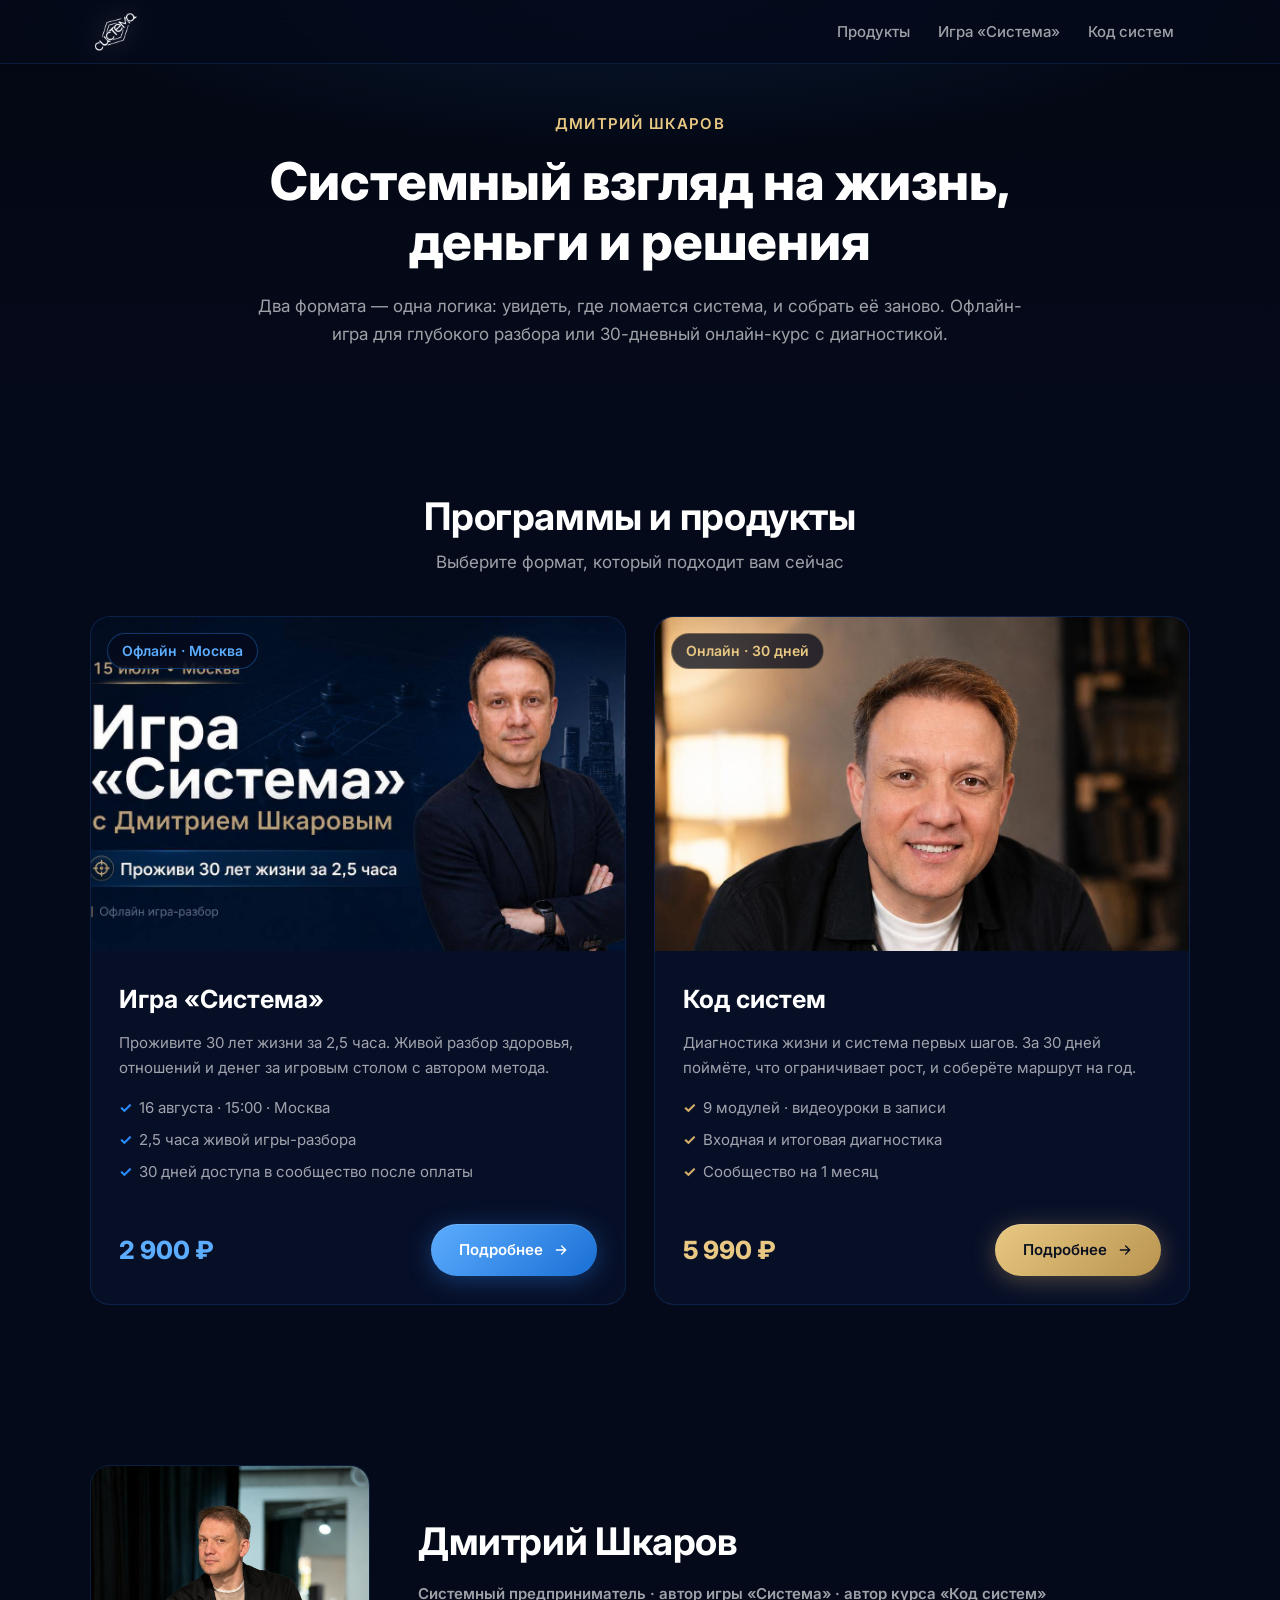
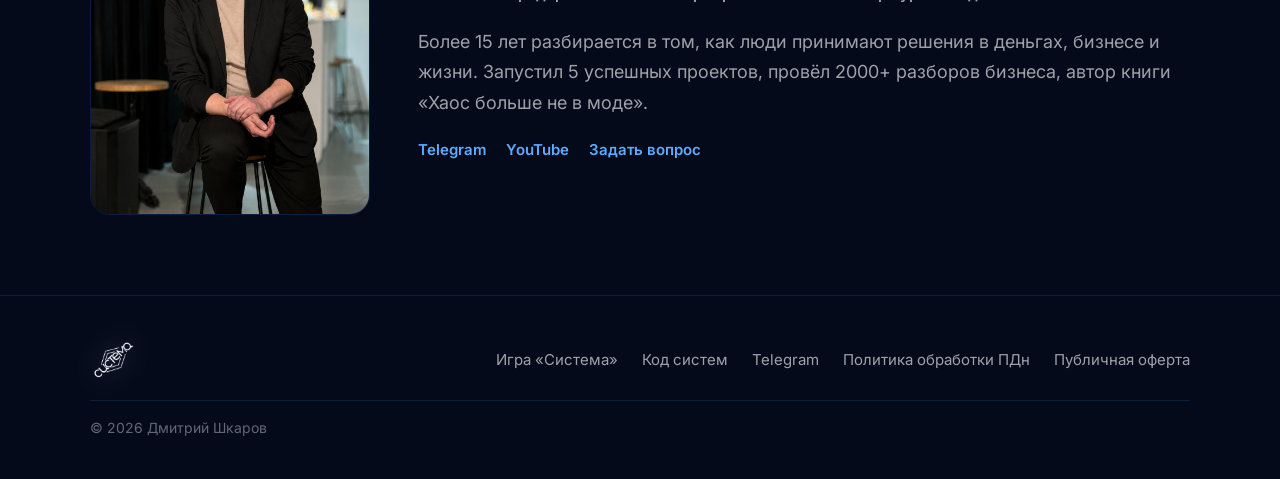
==== commit 37e4068a: "Update game page: community access, Aug 16, 1+1=11 format. Co-authored-by: Cursor <cursoragent@curso" ====
--- a/index.html
+++ b/index.html
@@ -57,9 +57,9 @@
               <h3 class="product-card__title">Игра «Система»</h3>
               <p class="product-card__desc">Проживите 30 лет жизни за 2,5 часа. Живой разбор здоровья, отношений и денег за игровым столом с автором метода.</p>
               <ul class="product-card__features">
-                <li>15 июля · 19:00–22:00 · Москва</li>
-                <li>3 часа живой игры-разбора</li>
-                <li>Личная карта решений</li>
+                <li>16 августа · 15:00 · Москва</li>
+                <li>2,5 часа живой игры-разбора</li>
+                <li>30 дней доступа в сообщество после оплаты</li>
               </ul>
               <div class="product-card__footer">
                 <span class="product-card__price">2 900 ₽</span>
--- a/styles.css
+++ b/styles.css
@@ -2352,3 +2352,99 @@
   margin-top: 12px;
   line-height: 1.5;
 }
+
+/* Game page — format, schedule, community */
+.hero__gift {
+  margin: 16px 0 20px;
+  padding: 14px 18px;
+  font-size: var(--fs-sm);
+  color: var(--text-muted);
+  background: rgba(43, 140, 255, 0.08);
+  border: 1px solid var(--border-light);
+  border-radius: var(--radius);
+  line-height: 1.6;
+}
+
+.hero__gift strong {
+  color: var(--blue-light);
+}
+
+.game-format__card {
+  display: flex;
+  gap: 28px;
+  align-items: flex-start;
+  padding: 36px 32px;
+  background: var(--bg-card);
+  border: 1px solid var(--border-light);
+  border-radius: var(--radius-lg);
+  box-shadow: var(--shadow-card);
+}
+
+@media (max-width: 640px) {
+  .game-format__card { flex-direction: column; padding: 28px 22px; }
+}
+
+.game-format__icon {
+  flex-shrink: 0;
+  width: 64px;
+  height: 64px;
+  display: flex;
+  align-items: center;
+  justify-content: center;
+  font-size: 32px;
+  background: rgba(43, 140, 255, 0.1);
+  border: 1px solid var(--border);
+  border-radius: var(--radius);
+}
+
+.game-format__lead {
+  font-size: var(--fs-md);
+  color: var(--text);
+  margin: 12px 0 10px;
+  line-height: 1.65;
+}
+
+.game-format__content p:last-child {
+  color: var(--text-muted);
+  font-size: var(--fs-sm);
+  line-height: 1.65;
+}
+
+.game-schedule {
+  padding: 28px 0;
+  background: rgba(43, 140, 255, 0.06);
+  border-top: 1px solid var(--border-light);
+  border-bottom: 1px solid var(--border-light);
+}
+
+.game-schedule__text {
+  text-align: center;
+  font-size: var(--fs-md);
+  font-weight: 600;
+  color: var(--blue-light);
+}
+
+.audience__grid--corporate {
+  grid-template-columns: repeat(3, 1fr);
+  max-width: 900px;
+  margin: 0 auto;
+}
+
+@media (max-width: 768px) {
+  .audience__grid--corporate { grid-template-columns: 1fr; }
+}
+
+.benefits__grid--community {
+  grid-template-columns: repeat(3, 1fr);
+  max-width: 960px;
+  margin: 0 auto;
+}
+
+@media (max-width: 768px) {
+  .benefits__grid--community { grid-template-columns: 1fr; }
+}
+
+.pricing__referral--111 .pricing__referral-lead strong {
+  color: var(--blue-light);
+  font-size: var(--fs-lg);
+}
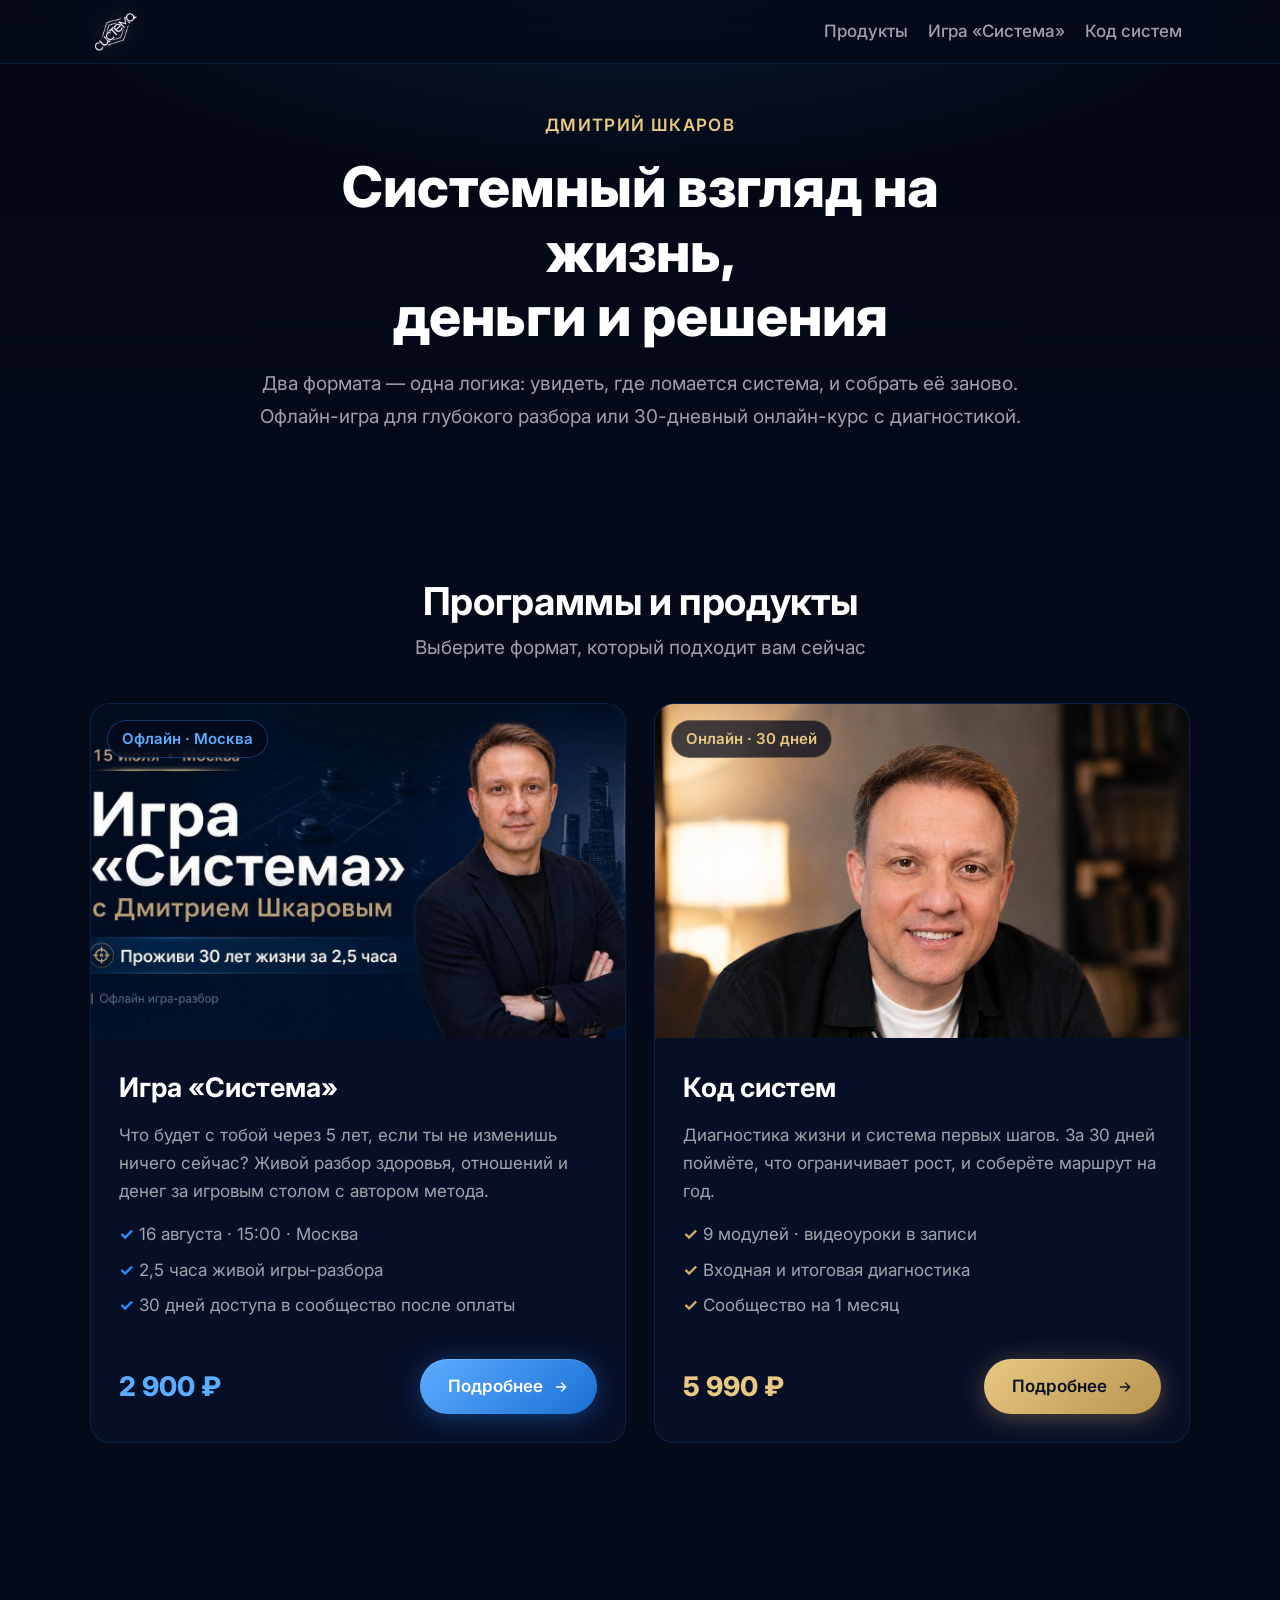
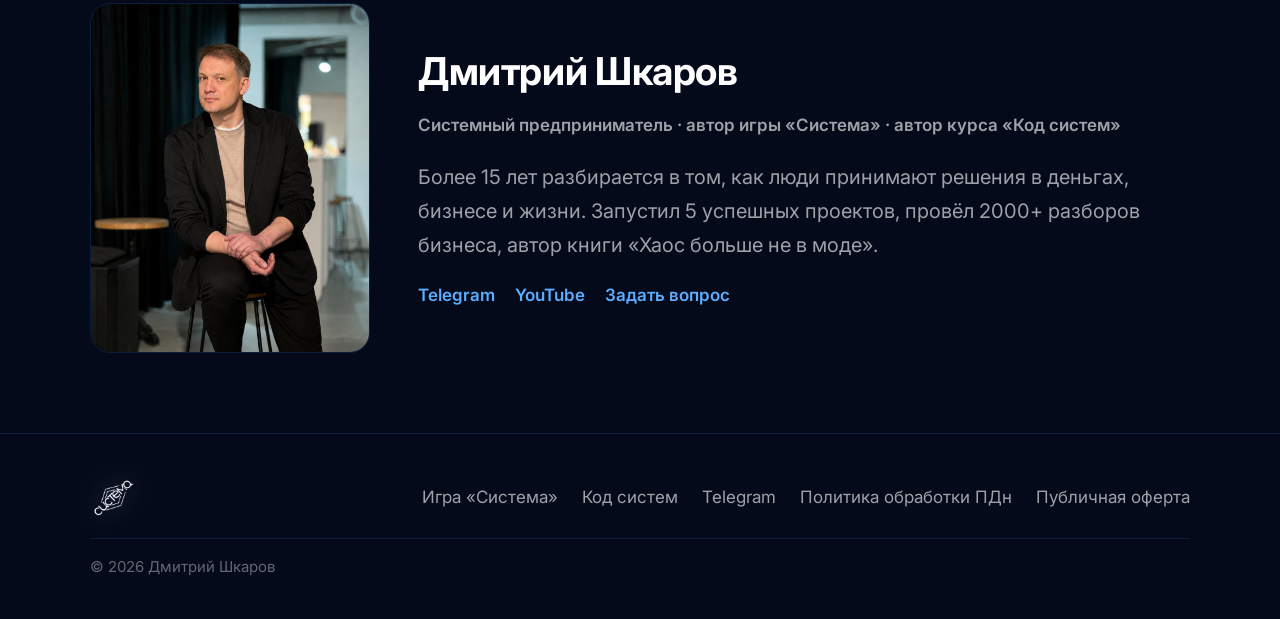
==== commit a802e27e: "Replace 30-year game hook with 5-year future question copy. Co-authored-by: Cursor <cursoragent@curs" ====
--- a/index.html
+++ b/index.html
@@ -55,7 +55,7 @@
             </div>
             <div class="product-card__body">
               <h3 class="product-card__title">Игра «Система»</h3>
-              <p class="product-card__desc">Проживите 30 лет жизни за 2,5 часа. Живой разбор здоровья, отношений и денег за игровым столом с автором метода.</p>
+              <p class="product-card__desc">Что будет с тобой через 5 лет, если ты не изменишь ничего сейчас? Живой разбор здоровья, отношений и денег за игровым столом с автором метода.</p>
               <ul class="product-card__features">
                 <li>16 августа · 15:00 · Москва</li>
                 <li>2,5 часа живой игры-разбора</li>
--- a/styles.css
+++ b/styles.css
@@ -28,22 +28,22 @@
   --shadow-glow: 0 0 30px rgba(43, 140, 255, 0.2);
   --transition: 0.3s cubic-bezier(0.4, 0, 0.2, 1);
   --header-h: 64px;
-  --fs-body: 18px;
-  --fs-label: 12px;
-  --fs-xs: 14px;
-  --fs-sm: 15px;
-  --fs-md: 17px;
-  --fs-lg: 19px;
-  --fs-xl: 25px;
-  --fs-2xl: 32px;
-  --fs-3xl: 36px;
-  --fs-hero: clamp(40px, 5.5vw, 62px);
-  --fs-section: clamp(27px, 3vw, 38px);
-  --fs-cta: clamp(22px, 2.5vw, 29px);
-  --fs-price: 54px;
-  --fs-price-currency: 27px;
-  --fs-modal-price: 29px;
-  --fs-legal: clamp(30px, 4vw, 42px);
+  --fs-body: 20px;
+  --fs-label: 13px;
+  --fs-xs: 15px;
+  --fs-sm: 17px;
+  --fs-md: 19px;
+  --fs-lg: 21px;
+  --fs-xl: 27px;
+  --fs-2xl: 36px;
+  --fs-3xl: 40px;
+  --fs-hero: clamp(44px, 5.5vw, 68px);
+  --fs-section: clamp(30px, 3vw, 42px);
+  --fs-cta: clamp(24px, 2.5vw, 32px);
+  --fs-price: 58px;
+  --fs-price-currency: 29px;
+  --fs-modal-price: 32px;
+  --fs-legal: clamp(32px, 4vw, 44px);
 }
 
 *, *::before, *::after { box-sizing: border-box; margin: 0; padding: 0; }
@@ -107,7 +107,18 @@
 }
 
 .btn--lg { padding: 16px 36px; font-size: var(--fs-md); }
-.btn--full { width: 100%; }
+.btn--full {
+  width: 100%;
+  white-space: normal;
+  text-align: center;
+  line-height: 1.35;
+  hyphens: auto;
+}
+
+.pricing__action .btn--full {
+  padding-left: 20px;
+  padding-right: 20px;
+}
 
 .btn--outline {
   background: transparent;
@@ -191,6 +202,8 @@
   align-items: center;
   justify-content: space-between;
   height: 100%;
+  gap: 12px;
+  min-width: 0;
 }
 
 .header__date {
@@ -204,6 +217,8 @@
   font-weight: 500;
   color: var(--text-muted);
   box-shadow: var(--shadow-glow);
+  flex-shrink: 0;
+  white-space: nowrap;
 }
 
 .burger {
@@ -517,8 +532,12 @@
 
 .levels__grid {
   display: grid;
-  grid-template-columns: repeat(4, 1fr);
+  grid-template-columns: repeat(2, minmax(0, 1fr));
   gap: 16px;
+}
+
+@media (min-width: 1100px) {
+  .levels__grid { grid-template-columns: repeat(4, minmax(0, 1fr)); }
 }
 
 .level-card {
@@ -574,7 +593,7 @@
 /* ---- Audience ---- */
 .audience__grid {
   display: grid;
-  grid-template-columns: repeat(3, 1fr);
+  grid-template-columns: repeat(3, minmax(0, 1fr));
   gap: 16px;
 }
 
@@ -610,7 +629,7 @@
 /* ---- Benefits ---- */
 .benefits__grid {
   display: grid;
-  grid-template-columns: repeat(5, 1fr);
+  grid-template-columns: repeat(auto-fit, minmax(180px, 1fr));
   gap: 14px;
   margin-bottom: 48px;
 }
@@ -691,6 +710,9 @@
 .event-video__poster img {
   width: 100%;
   height: auto;
+  max-height: 520px;
+  object-fit: cover;
+  object-position: center;
   display: block;
 }
 
@@ -772,9 +794,10 @@
 
 .reviews__grid {
   display: grid;
-  grid-template-columns: repeat(5, minmax(150px, 200px));
-  justify-content: center;
+  grid-template-columns: repeat(5, minmax(0, 1fr));
   gap: 16px;
+  max-width: 900px;
+  margin: 0 auto;
 }
 
 .review-card--shorts {
@@ -783,6 +806,7 @@
 }
 
 .review-card {
+  min-width: 0;
   background: var(--bg-card);
   border: 1px solid var(--border-light);
   border-radius: var(--radius-lg);
@@ -990,14 +1014,18 @@
 /* ---- Pricing ---- */
 .pricing__card {
   display: grid;
-  grid-template-columns: 1fr 340px;
+  grid-template-columns: minmax(0, 1fr) minmax(280px, 340px);
   gap: 48px;
-  align-items: center;
+  align-items: start;
   padding: 48px;
   background: var(--bg-card);
   border: 1px solid var(--border);
   border-radius: var(--radius-lg);
   box-shadow: var(--shadow-glow);
+}
+
+.pricing__info {
+  min-width: 0;
 }
 
 .pricing__desc {
@@ -1582,8 +1610,8 @@
 
 /* ---- Responsive ---- */
 @media (max-width: 1024px) {
-  .levels__grid { grid-template-columns: repeat(2, 1fr); }
-  .benefits__grid { grid-template-columns: repeat(3, 1fr); }
+  .levels__grid { grid-template-columns: repeat(2, minmax(0, 1fr)); }
+  .benefits__grid:not(.benefits__grid--community) { grid-template-columns: repeat(3, minmax(0, 1fr)); }
   .about__grid, .why__grid { grid-template-columns: 1fr; }
   .event-video__grid { grid-template-columns: 1fr; }
   .author-block { grid-template-columns: 1fr; }
@@ -1594,16 +1622,16 @@
   .process-step__arrow { display: none; }
   .process-step { max-width: 100%; flex: 1 1 100%; }
   .reviews__grid {
-    grid-template-columns: repeat(auto-fit, minmax(150px, 1fr));
-    justify-content: stretch;
+    grid-template-columns: repeat(3, minmax(0, 1fr));
+    max-width: 540px;
   }
 }
 
 @media (max-width: 768px) {
   :root {
-    --fs-body: 16px;
-    --fs-price: 42px;
-    --fs-price-currency: 22px;
+    --fs-body: 18px;
+    --fs-price: 46px;
+    --fs-price-currency: 24px;
     --header-h: 56px;
   }
 
@@ -1659,7 +1687,7 @@
   .section { padding: 56px 0; }
 
   .audience__grid { grid-template-columns: repeat(2, 1fr); }
-  .benefits__grid { grid-template-columns: repeat(2, 1fr); }
+  .benefits__grid:not(.benefits__grid--community) { grid-template-columns: repeat(2, minmax(0, 1fr)); }
   .levels__grid { grid-template-columns: 1fr; }
 
   .reviews__grid {
@@ -1724,7 +1752,10 @@
 
   .hero__meta-item { flex: 1 1 100%; }
 
-  .reviews__grid { grid-template-columns: repeat(2, minmax(0, 1fr)); }
+  .reviews__grid {
+    grid-template-columns: repeat(2, minmax(0, 1fr));
+    max-width: 100%;
+  }
 
   .cta__meta { flex-direction: column; gap: 12px; align-items: stretch; }
 
@@ -1763,9 +1794,11 @@
 .header__nav {
   display: none;
   align-items: center;
-  gap: 28px;
+  gap: 20px;
   margin-left: auto;
-  margin-right: 16px;
+  margin-right: 8px;
+  flex-shrink: 1;
+  min-width: 0;
 }
 
 .header__nav a {
@@ -1786,6 +1819,11 @@
 
 @media (min-width: 900px) {
   .header__nav { display: flex; }
+}
+
+@media (min-width: 900px) and (max-width: 1080px) {
+  .header__nav a { font-size: 13px; }
+  .header__date { display: none; }
 }
 
 .section__title--center { text-align: center; }
@@ -1834,7 +1872,7 @@
 }
 
 .hub-hero__title {
-  font-size: clamp(32px, 4.5vw, 52px);
+  font-size: clamp(36px, 4.5vw, 56px);
   font-weight: 800;
   line-height: 1.15;
   margin-bottom: 20px;
@@ -2040,8 +2078,13 @@
 }
 
 .course-hero__photo {
-  max-width: 400px;
+  max-width: 360px;
   margin-left: auto;
+  aspect-ratio: 4 / 5;
+  overflow: hidden;
+  border-radius: var(--radius-lg);
+  border: 1px solid rgba(212, 175, 106, 0.25);
+  box-shadow: 0 20px 60px rgba(0, 0, 0, 0.4);
 }
 
 @media (max-width: 900px) {
@@ -2050,7 +2093,7 @@
   }
   .course-hero__photo {
     order: -1;
-    max-width: 320px;
+    max-width: 280px;
     margin: 0 auto 8px;
   }
 }
@@ -2065,7 +2108,7 @@
 }
 
 .course-hero__title {
-  font-size: clamp(40px, 5vw, 58px);
+  font-size: var(--fs-hero);
   font-weight: 800;
   line-height: 1.1;
   margin-bottom: 20px;
@@ -2085,6 +2128,13 @@
   align-items: center;
   gap: 20px;
   margin-top: 28px;
+}
+
+.course-hero__actions .btn {
+  flex: 1 1 260px;
+  max-width: 100%;
+  white-space: normal;
+  text-align: center;
 }
 
 .course-hero__price {
@@ -2096,13 +2146,9 @@
 .course-hero__photo img {
   display: block;
   width: 100%;
-  height: auto;
-  aspect-ratio: 4 / 5;
+  height: 100%;
   object-fit: cover;
   object-position: center 15%;
-  border-radius: var(--radius-lg);
-  border: 1px solid rgba(212, 175, 106, 0.25);
-  box-shadow: 0 20px 60px rgba(0, 0, 0, 0.4);
 }
 
 /* Course sections */
@@ -2114,8 +2160,9 @@
 
 .course-cards {
   display: grid;
-  grid-template-columns: repeat(3, 1fr);
+  grid-template-columns: repeat(3, minmax(0, 1fr));
   gap: 20px;
+  align-items: stretch;
 }
 
 @media (max-width: 768px) {
@@ -2123,6 +2170,7 @@
 }
 
 .course-card {
+  height: 100%;
   padding: 24px;
   background: var(--bg-card);
   border: 1px solid var(--border-light);
@@ -2221,9 +2269,10 @@
 
 .modules-grid {
   display: grid;
-  grid-template-columns: repeat(3, 1fr);
+  grid-template-columns: repeat(3, minmax(0, 1fr));
   gap: 20px;
   margin-top: 40px;
+  align-items: stretch;
 }
 
 @media (max-width: 900px) {
@@ -2235,6 +2284,7 @@
 }
 
 .module-card {
+  height: 100%;
   padding: 24px;
   background: var(--bg-card);
   border: 1px solid var(--border-light);
@@ -2297,6 +2347,65 @@
   line-height: 1.7;
 }
 
+/* Course author block */
+.course-author .author-block__grid {
+  display: grid;
+  grid-template-columns: minmax(220px, 280px) minmax(0, 1fr);
+  gap: 40px;
+  align-items: start;
+  padding: 36px;
+  background: var(--bg-card);
+  border: 1px solid var(--border);
+  border-radius: var(--radius-lg);
+  box-shadow: var(--shadow-glow);
+}
+
+.course-author .author-block__photo {
+  aspect-ratio: 4 / 5;
+  max-width: 280px;
+  width: 100%;
+}
+
+.course-author .author-block__content {
+  min-width: 0;
+}
+
+.course-author .author-block__stat-num {
+  color: var(--gold-light);
+}
+
+@media (max-width: 768px) {
+  .course-author .author-block__grid {
+    grid-template-columns: 1fr;
+    padding: 24px 20px;
+  }
+
+  .course-author .author-block__photo {
+    max-width: 240px;
+    margin: 0 auto;
+  }
+}
+
+/* Course page buttons */
+[data-page="course"] main .btn {
+  white-space: normal;
+  text-align: center;
+}
+
+[data-page="course"] .section__cta .btn,
+[data-page="course"] .course-problem .btn,
+[data-page="course"] .course-why .btn,
+[data-page="course"] .course-cta .btn,
+[data-page="course"] .course-author .btn {
+  max-width: 520px;
+}
+
+[data-page="course"] .course-cta .cta__title {
+  max-width: 720px;
+  margin-left: auto;
+  margin-right: auto;
+}
+
 .faq-list {
   max-width: 760px;
   margin: 40px auto 0;
@@ -2313,7 +2422,7 @@
 .faq-item__q {
   padding: 18px 48px 18px 20px;
   font-weight: 600;
-  font-size: var(--fs-sm);
+  font-size: var(--fs-md);
   cursor: pointer;
   list-style: none;
   position: relative;
@@ -2369,6 +2478,11 @@
   color: var(--blue-light);
 }
 
+.game-format.section {
+  padding-top: 48px;
+  padding-bottom: 24px;
+}
+
 .game-format__card {
   display: flex;
   gap: 28px;
@@ -2435,9 +2549,10 @@
 }
 
 .benefits__grid--community {
-  grid-template-columns: repeat(3, 1fr);
+  grid-template-columns: repeat(3, minmax(0, 1fr));
   max-width: 960px;
-  margin: 0 auto;
+  margin-left: auto;
+  margin-right: auto;
 }
 
 @media (max-width: 768px) {
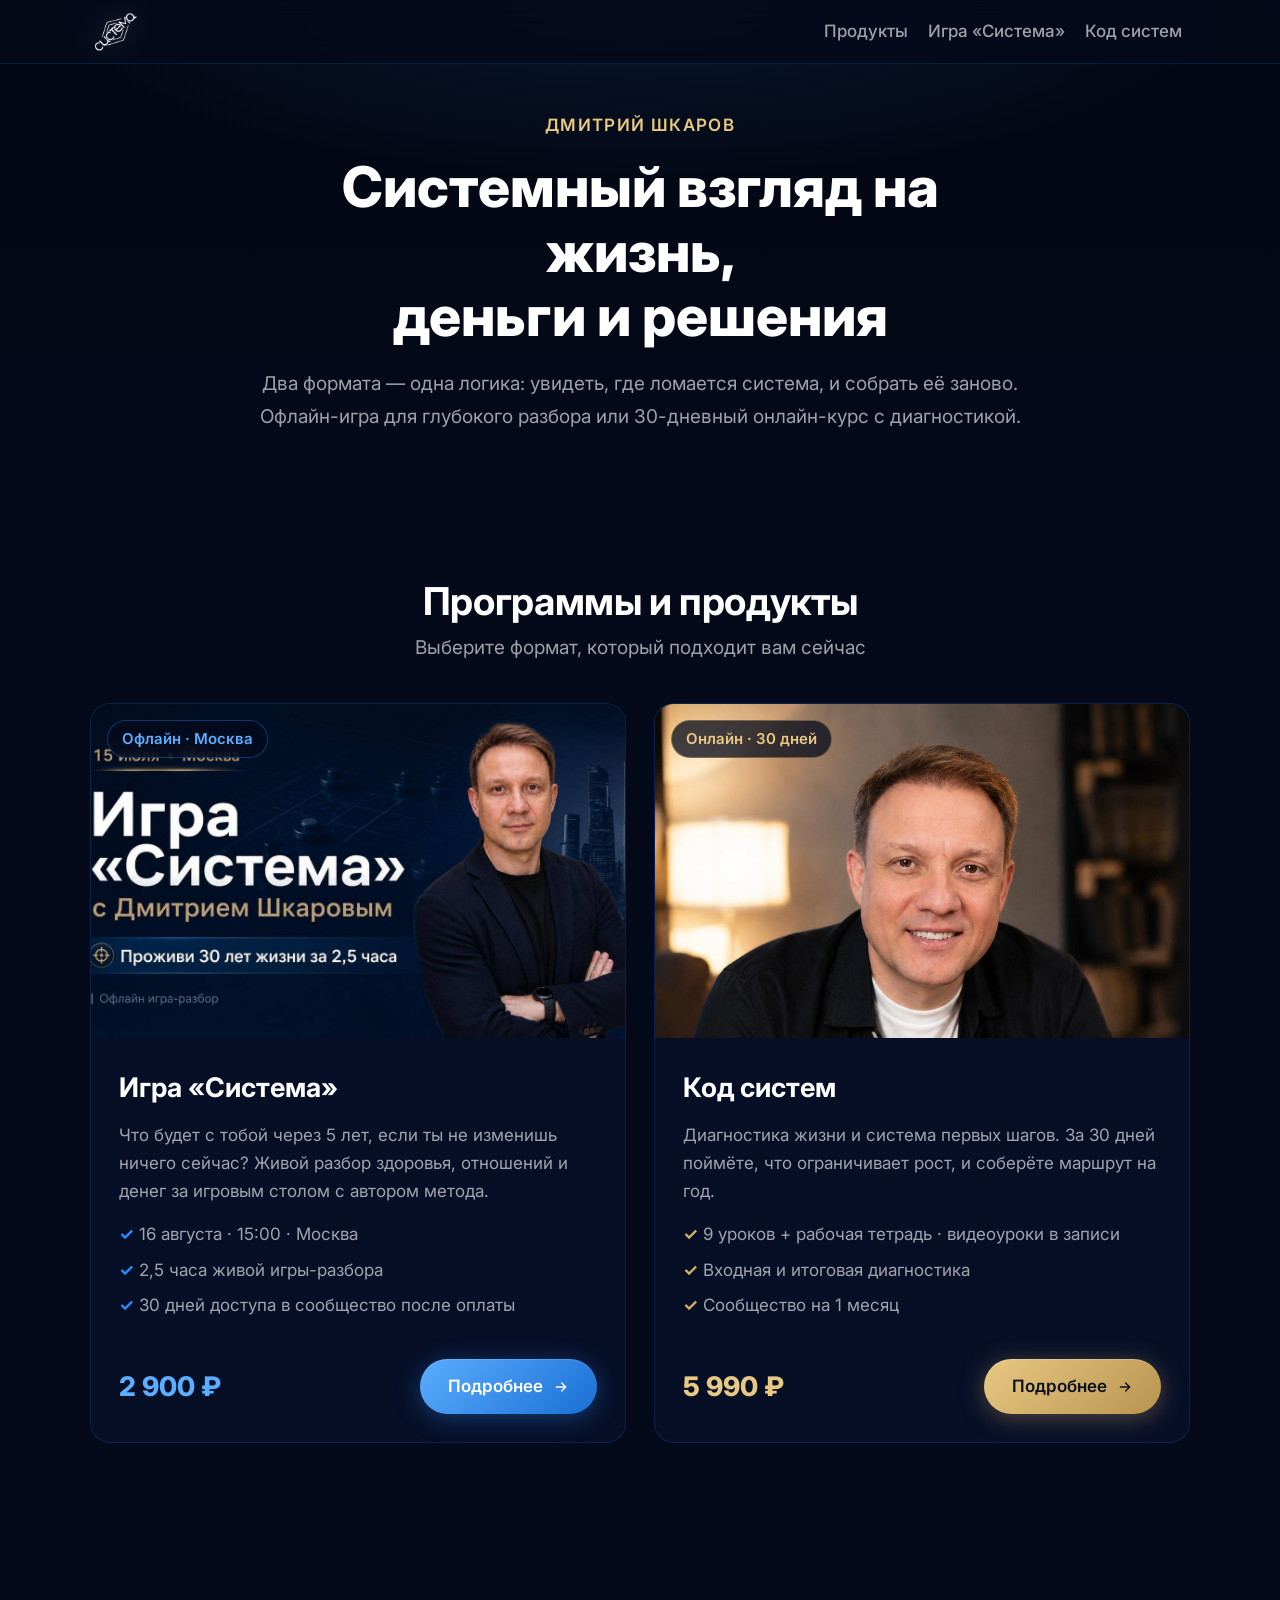
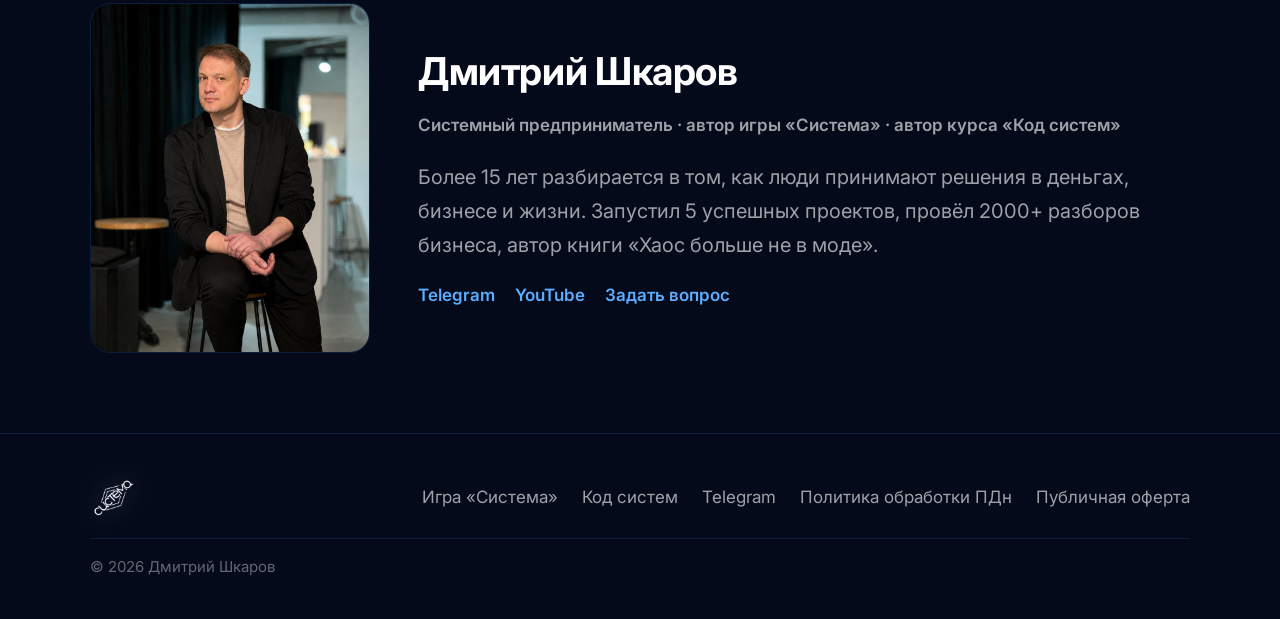
==== commit db01eecd: "Update course card: 9 lessons and workbook instead of modules. Co-authored-by: Cursor <cursoragent@c" ====
--- a/index.html
+++ b/index.html
@@ -80,7 +80,7 @@
               <h3 class="product-card__title">Код систем</h3>
               <p class="product-card__desc">Диагностика жизни и система первых шагов. За 30 дней поймёте, что ограничивает рост, и соберёте маршрут на год.</p>
               <ul class="product-card__features">
-                <li>9 модулей · видеоуроки в записи</li>
+                <li>9 уроков + рабочая тетрадь · видеоуроки в записи</li>
                 <li>Входная и итоговая диагностика</li>
                 <li>Сообщество на 1 месяц</li>
               </ul>
